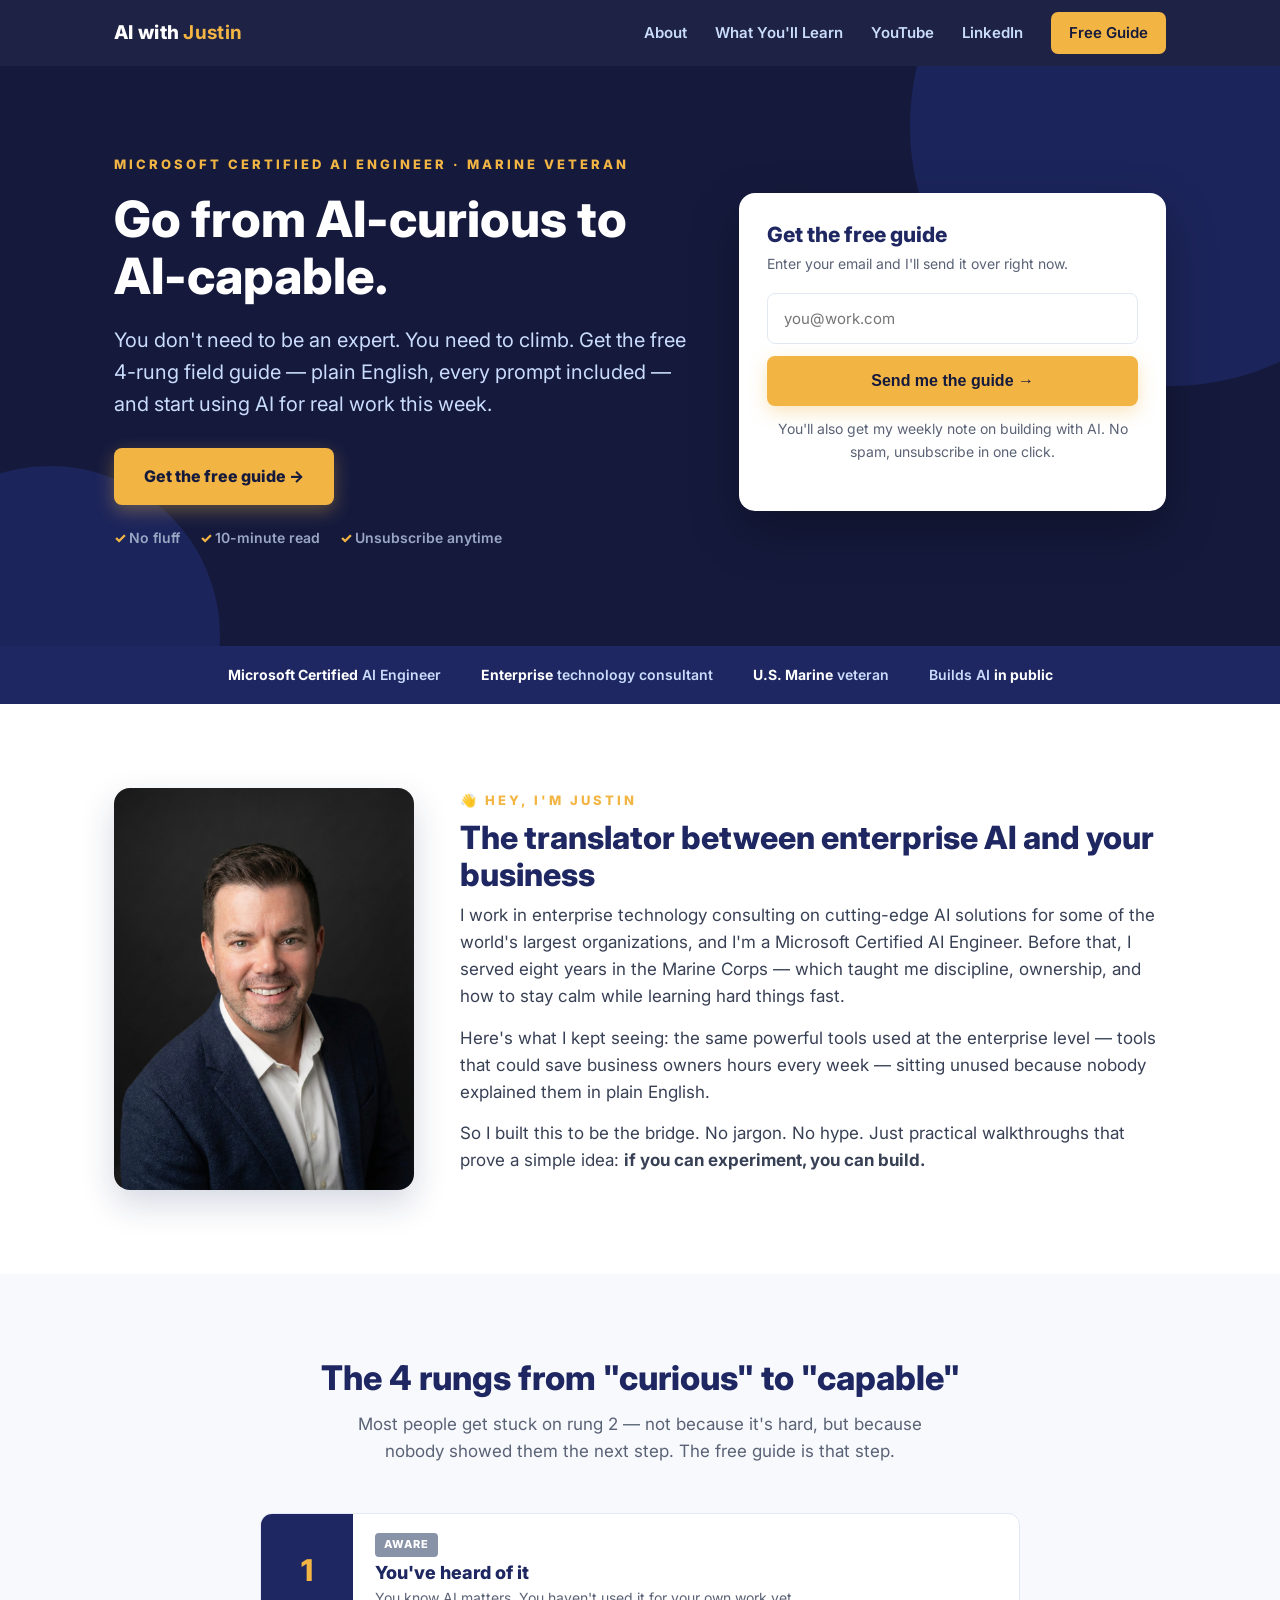
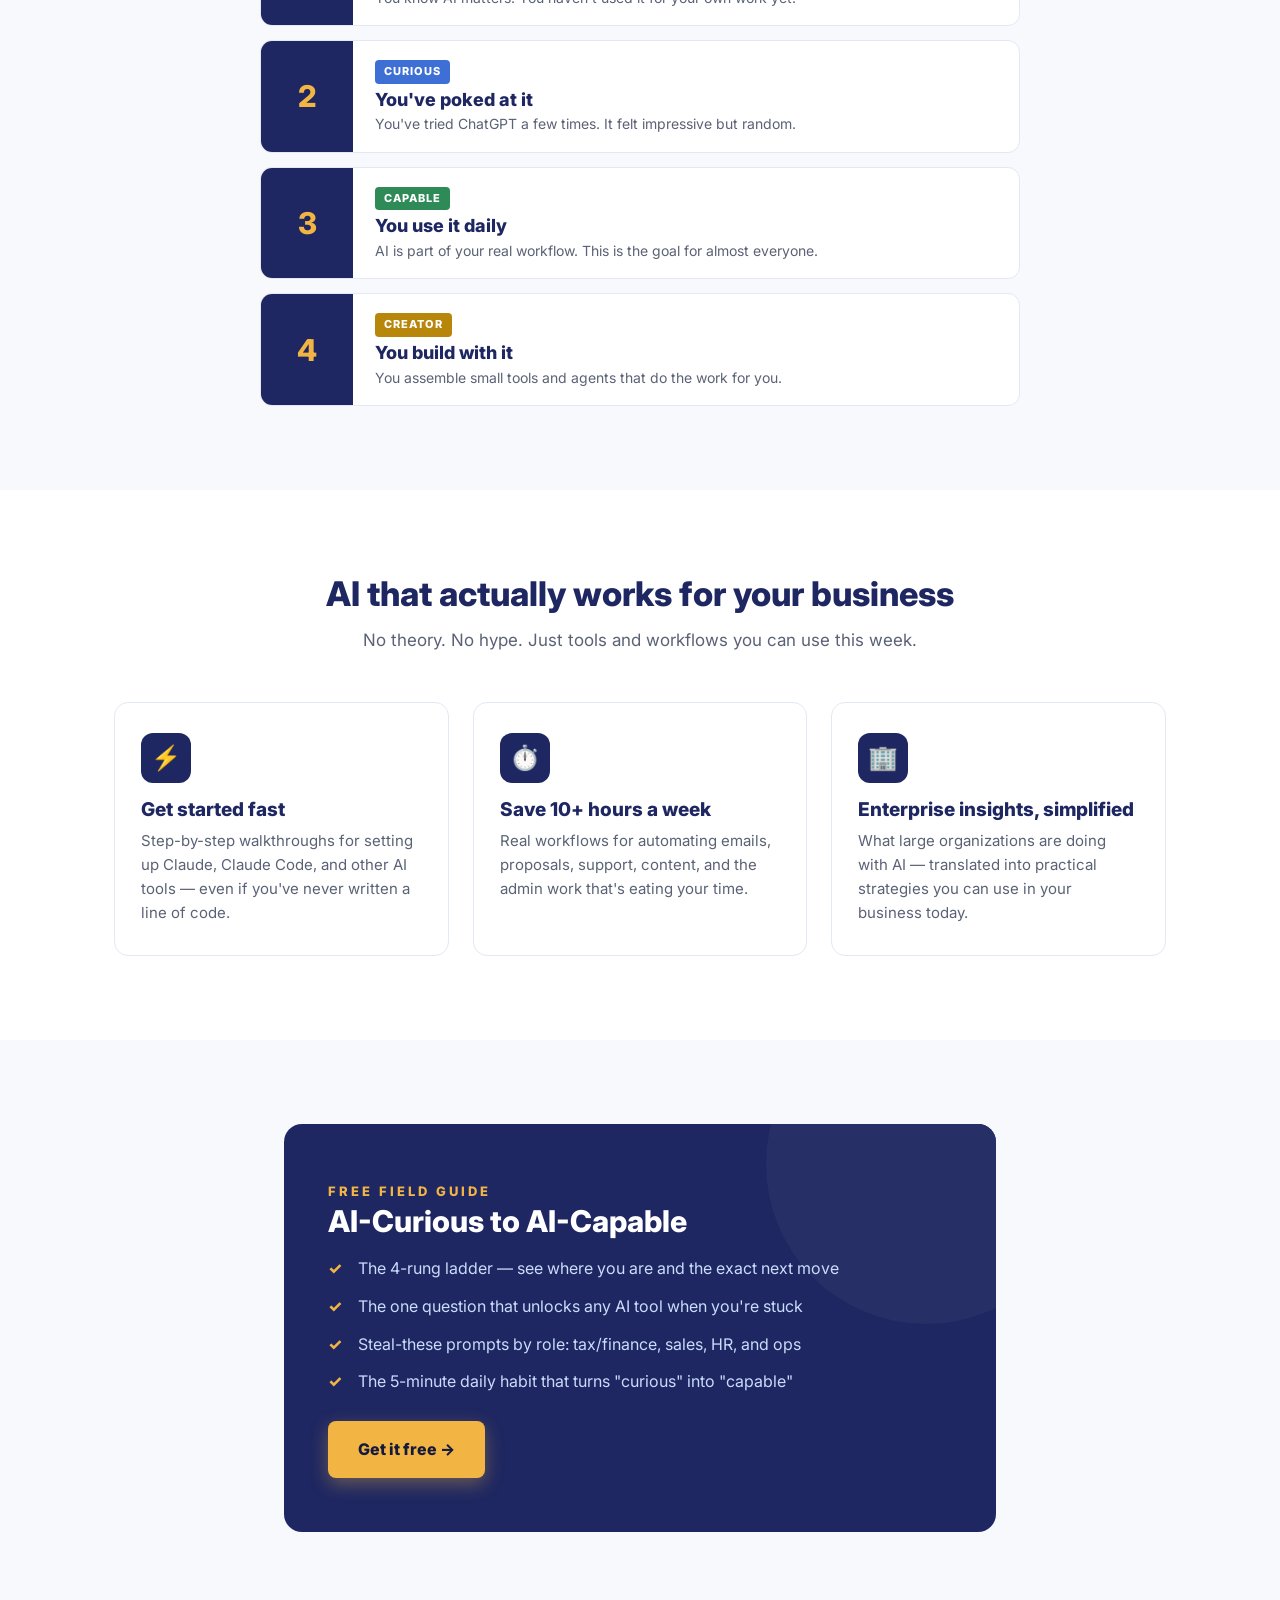
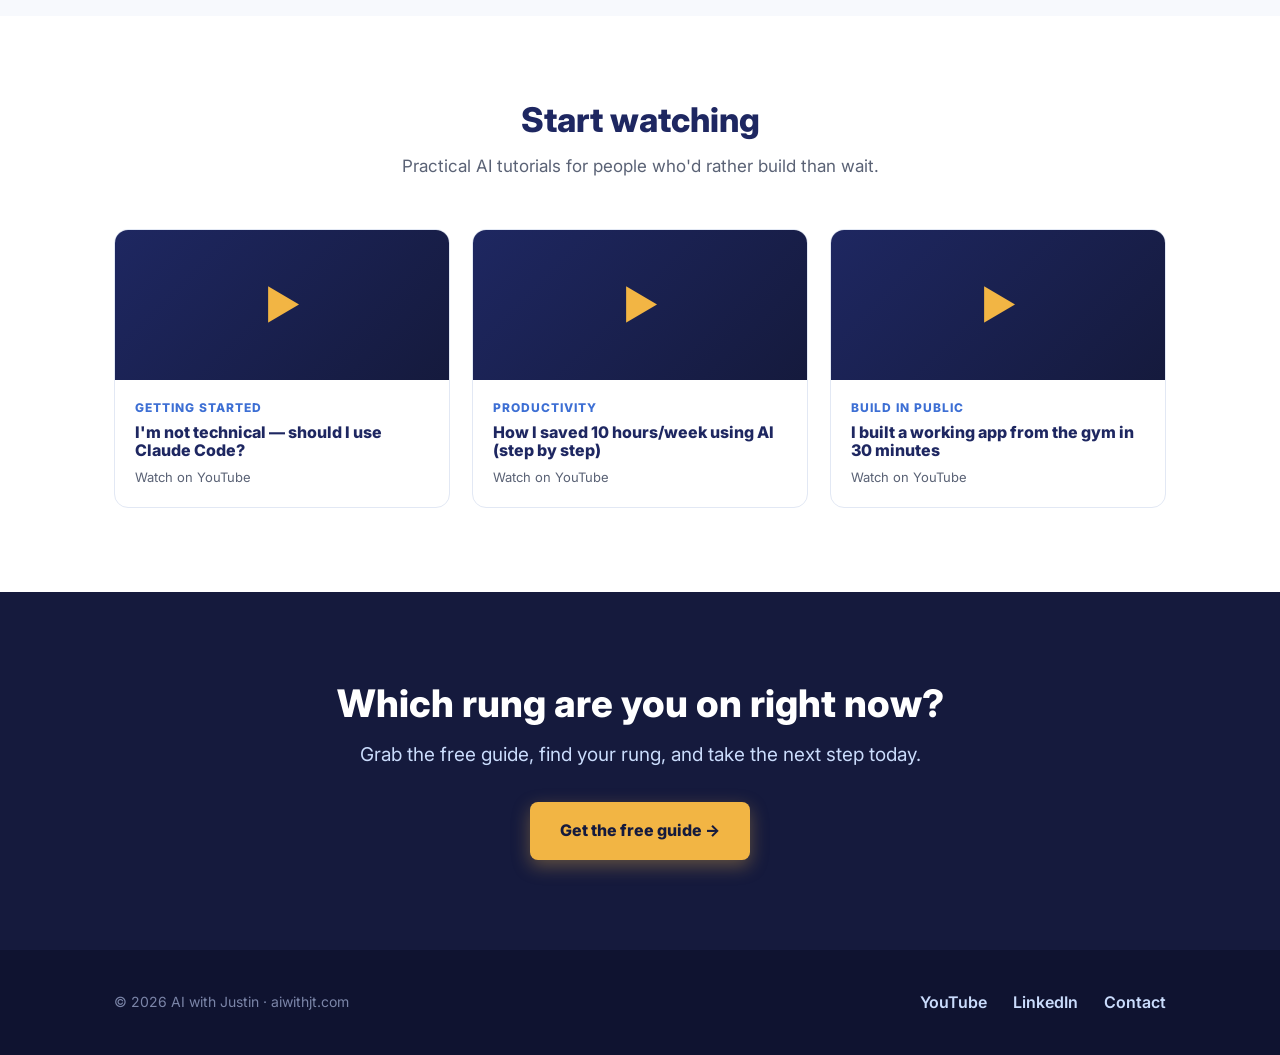
==== index.html @ e7a762ae "fixed broken youtube link" ====
<!DOCTYPE html>
<html lang="en">
<head>
  <meta charset="UTF-8">
  <meta name="viewport" content="width=device-width, initial-scale=1.0">
  <title>AI with Justin — Go from AI-Curious to AI-Capable</title>
  <meta name="description" content="Free field guide: the 4-rung ladder for going from 'I've heard of AI' to building things that work for you. Plain English, every prompt included — from a Microsoft Certified AI Engineer and Marine veteran.">
  <meta property="og:image" content="https://aiwithjt.com/images/og-image.png">
  <link rel="icon" type="image/svg+xml" href="/images/favicon.svg">
  <meta property="og:title" content="AI with Justin — Go from AI-Curious to AI-Capable">
  <meta property="og:description" content="The free 4-rung ladder for going from 'I've heard of AI' to building things that work for you.">
  <meta property="og:url" content="https://aiwithjt.com">
  <meta property="og:type" content="website">
  <meta name="twitter:card" content="summary_large_image">
  <link rel="preconnect" href="https://fonts.googleapis.com">
  <link rel="preconnect" href="https://fonts.gstatic.com" crossorigin>
  <link href="https://fonts.googleapis.com/css2?family=Inter:wght@400;500;600;700;800;900&display=swap" rel="stylesheet">
  <style>
    *,*::before,*::after{margin:0;padding:0;box-sizing:border-box}
    :root{
      --navy:#1E2761; --deep:#151A3D; --ice:#CADCFC; --blue:#3D6FD4;
      --gold:#F2B544; --ink:#232A3D; --muted:#5A6275; --line:#E2E8F4; --bg:#F7F9FD; --white:#fff;
      --radius:12px;
    }
    html{scroll-behavior:smooth}
    body{font-family:'Inter',-apple-system,BlinkMacSystemFont,sans-serif;color:var(--ink);background:var(--white);line-height:1.6;-webkit-font-smoothing:antialiased}
    h1,h2,h3{line-height:1.15;font-weight:800;color:var(--navy)}
    a{color:inherit}
    .container{max-width:1100px;margin:0 auto;padding:0 24px}
    .narrow{max-width:760px;margin:0 auto;padding:0 24px}
    .eyebrow{color:var(--gold);font-weight:800;letter-spacing:3px;font-size:13px;text-transform:uppercase}
    .btn{display:inline-flex;align-items:center;gap:8px;padding:16px 30px;border-radius:8px;font-size:16px;font-weight:800;text-decoration:none;cursor:pointer;border:none;transition:transform .15s ease,box-shadow .15s ease}
    .btn-primary{background:var(--gold);color:var(--deep);box-shadow:0 6px 18px rgba(242,181,68,.35)}
    .btn-primary:hover{transform:translateY(-2px);box-shadow:0 10px 24px rgba(242,181,68,.45)}
    .btn-ghost{background:transparent;color:#fff;border:1.5px solid rgba(202,220,252,.5)}
    .btn-ghost:hover{border-color:var(--gold);color:var(--gold)}

    /* NAV */
    nav{position:sticky;top:0;z-index:50;background:rgba(21,26,61,.96);backdrop-filter:blur(8px)}
    nav .container{display:flex;align-items:center;justify-content:space-between;height:66px}
    .logo{color:#fff;font-weight:800;font-size:19px;text-decoration:none;letter-spacing:.3px}
    .logo b{color:var(--gold)}
    .navlinks{display:flex;align-items:center;gap:28px}
    .navlinks a{color:var(--ice);text-decoration:none;font-size:15px;font-weight:600}
    .navlinks a:hover{color:#fff}
    .navlinks a.nav-cta{background:var(--gold);color:var(--deep);padding:9px 18px;border-radius:7px}
    @media(max-width:720px){.navlinks a:not(.nav-cta){display:none}}

    /* HERO */
    .hero{background:var(--deep);color:#fff;position:relative;overflow:hidden;padding:88px 0 96px}
    .hero .blob{position:absolute;border-radius:50%;background:var(--navy);opacity:.85}
    .b1{width:520px;height:520px;top:-200px;right:-150px}
    .b2{width:340px;height:340px;bottom:-160px;left:-120px;background:#232A57}
    .hero .grid{position:relative;z-index:2;display:grid;grid-template-columns:1.15fr .85fr;gap:48px;align-items:center}
    .hero h1{color:#fff;font-size:50px;margin:16px 0 18px}
    .hero p.sub{font-size:20px;color:var(--ice);margin-bottom:28px}
    .hero .badges{margin-top:22px;display:flex;gap:20px;flex-wrap:wrap;color:#9aa6c4;font-size:14px;font-weight:600}
    .hero .badges span::before{content:"✓ ";color:var(--gold);font-weight:800}
    /* hero form card */
    .formcard{background:#fff;border-radius:16px;padding:30px 28px;box-shadow:0 20px 50px rgba(0,0,0,.3)}
    .formcard h3{font-size:21px;margin-bottom:6px}
    .formcard p{font-size:14px;color:var(--muted);margin-bottom:18px}
    .signup{display:flex;flex-direction:column;gap:12px}
    .signup input{padding:15px 16px;border-radius:8px;border:1.5px solid var(--line);font-size:15px;font-family:inherit}
    .signup input:focus{outline:none;border-color:var(--blue)}
    .signup .btn{justify-content:center}
    .consent{font-size:12px;color:var(--muted);margin-top:12px;text-align:center}
    @media(max-width:840px){.hero .grid{grid-template-columns:1fr;gap:36px}.hero h1{font-size:38px}}

    /* PROOF BAR */
    .proof{background:var(--navy);color:var(--ice);padding:18px 0}
    .proof .container{display:flex;flex-wrap:wrap;gap:14px 40px;justify-content:center;font-size:14px;font-weight:600}
    .proof b{color:#fff}

    section{padding:84px 0}
    .alt{background:var(--bg)}
    h2.center{text-align:center;font-size:34px;margin-bottom:14px}
    .sec-sub{text-align:center;color:var(--muted);font-size:17px;max-width:600px;margin:0 auto 48px}

    /* ABOUT */
    .about{display:grid;grid-template-columns:300px 1fr;gap:46px;align-items:center}
    .about img{width:100%;border-radius:16px;box-shadow:0 14px 34px rgba(30,39,97,.18)}
    .about h2{font-size:32px;margin-bottom:8px}
    .about .eyebrow{margin-bottom:10px;display:block}
    .about p{font-size:17px;color:#384055;margin-bottom:14px}
    @media(max-width:780px){.about{grid-template-columns:1fr;text-align:left}.about img{max-width:260px}}

    /* LADDER */
    .ladder{max-width:760px;margin:0 auto;display:flex;flex-direction:column;gap:14px}
    .rung{display:flex;align-items:stretch;border:1px solid var(--line);border-radius:12px;overflow:hidden;background:#fff}
    .rung .n{flex:0 0 92px;background:var(--navy);color:var(--gold);font-size:30px;font-weight:800;display:flex;align-items:center;justify-content:center}
    .rung .body{padding:16px 22px}
    .rung .tag{display:inline-block;font-size:11px;font-weight:800;letter-spacing:1px;color:#fff;padding:3px 9px;border-radius:4px;margin-bottom:6px}
    .rung h3{font-size:18px;margin-bottom:3px}
    .rung p{font-size:14px;color:var(--muted)}

    /* LEARN CARDS */
    .grid3{display:grid;grid-template-columns:repeat(3,1fr);gap:24px}
    .card{background:#fff;border:1px solid var(--line);border-radius:14px;padding:30px 26px;transition:transform .15s ease,box-shadow .15s ease}
    .card:hover{transform:translateY(-4px);box-shadow:0 16px 34px rgba(30,39,97,.1)}
    .card .ic{width:50px;height:50px;border-radius:12px;background:var(--navy);color:var(--gold);display:flex;align-items:center;justify-content:center;font-size:24px;font-weight:800;margin-bottom:16px}
    .card h3{font-size:19px;margin-bottom:8px}
    .card p{font-size:15px;color:var(--muted)}
    @media(max-width:840px){.grid3{grid-template-columns:1fr}}

    /* MID CTA / GUIDE */
    .guide{background:var(--navy);color:#fff;border-radius:18px;padding:54px 44px;position:relative;overflow:hidden}
    .guide .gblob{position:absolute;width:320px;height:320px;border-radius:50%;background:#262F66;top:-120px;right:-90px}
    .guide>*{position:relative;z-index:2}
    .guide h2{color:#fff;font-size:30px;margin-bottom:14px;max-width:620px}
    .guide ul{list-style:none;margin:18px 0 26px;max-width:620px}
    .guide li{padding-left:30px;position:relative;margin-bottom:12px;font-size:16px;color:var(--ice)}
    .guide li::before{content:"✓";position:absolute;left:0;color:var(--gold);font-weight:800}

    /* VIDEOS */
    .vids{display:grid;grid-template-columns:repeat(3,1fr);gap:22px}
    .vid{background:#fff;border:1px solid var(--line);border-radius:14px;overflow:hidden;text-decoration:none;transition:transform .15s ease,box-shadow .15s ease}
    .vid:hover{transform:translateY(-4px);box-shadow:0 16px 34px rgba(30,39,97,.1)}
    .vid .thumb{height:150px;background:linear-gradient(135deg,var(--navy),var(--deep));display:flex;align-items:center;justify-content:center;color:var(--gold);font-size:40px}
    .vid .vbody{padding:18px 20px}
    .vid .kicker{font-size:12px;font-weight:800;letter-spacing:1px;color:var(--blue);text-transform:uppercase}
    .vid h3{font-size:16px;margin:6px 0 4px;color:var(--navy)}
    .vid span{font-size:13px;color:var(--muted)}
    @media(max-width:840px){.vids{grid-template-columns:1fr}}

    /* FINAL */
    .final{background:var(--deep);color:#fff;text-align:center;padding:90px 0}
    .final h2{color:#fff;font-size:38px;margin-bottom:14px}
    .final p{color:var(--ice);font-size:19px;margin-bottom:32px}

    footer{background:#0F1330;color:#7b85a8;padding:40px 0}
    footer .container{display:flex;flex-wrap:wrap;justify-content:space-between;gap:20px;align-items:center}
    footer a{color:var(--ice);text-decoration:none;font-weight:600;margin-left:22px}
    footer a:hover{color:var(--gold)}
    .fcopy{font-size:14px}
  </style>
</head>
<body>

<nav>
  <div class="container">
    <a href="#" class="logo">AI with <b>Justin</b></a>
    <div class="navlinks">
      <a href="#about">About</a>
      <a href="#learn">What You'll Learn</a>
      <a href="https://youtube.com/@AIwithJustint" target="_blank" rel="noopener">YouTube</a>
      <a href="https://linkedin.com/in/aiwithjustin" target="_blank" rel="noopener">LinkedIn</a>
      <a href="#get" class="nav-cta">Free Guide</a>
    </div>
  </div>
</nav>

<!-- HERO -->
<header class="hero">
  <div class="blob b1"></div><div class="blob b2"></div>
  <div class="container">
    <div class="grid">
      <div>
        <div class="eyebrow">Microsoft Certified AI Engineer · Marine Veteran</div>
        <h1>Go from AI-curious to AI-capable.</h1>
        <p class="sub">You don't need to be an expert. You need to climb. Get the free 4-rung field guide — plain English, every prompt included — and start using AI for real work this week.</p>
        <a href="#get" class="btn btn-primary">Get the free guide →</a>
        <div class="badges"><span>No fluff</span><span>10-minute read</span><span>Unsubscribe anytime</span></div>
      </div>
      <div class="formcard" id="get">
        <h3>Get the free guide</h3>
        <p>Enter your email and I'll send it over right now.</p>
        <form class="signup" id="ml-hero" method="post"
              action="https://assets.mailerlite.com/jsonp/2392456/forms/188924552892384277/subscribe">
          <input type="email" name="fields[email]" placeholder="you@work.com" required aria-label="Email address">
          <button type="submit" class="btn btn-primary">Send me the guide →</button>
        </form>
        <p class="consent">You'll also get my weekly note on building with AI. No spam, unsubscribe in one click.</p>
      </div>
    </div>
  </div>
</header>

<div class="proof">
  <div class="container">
    <span><b>Microsoft Certified</b> AI Engineer</span>
    <span><b>Enterprise</b> technology consultant</span>
    <span><b>U.S. Marine</b> veteran</span>
    <span>Builds AI <b>in public</b></span>
  </div>
</div>

<!-- ABOUT -->
<section id="about">
  <div class="container">
    <div class="about">
      <img src="/images/justin.jpg" alt="Justin Thompson, AI engineer and Marine veteran">
      <div>
        <span class="eyebrow">👋 Hey, I'm Justin</span>
        <h2>The translator between enterprise AI and your business</h2>
        <p>I work in enterprise technology consulting on cutting-edge AI solutions for some of the world's largest organizations, and I'm a Microsoft Certified AI Engineer. Before that, I served eight years in the Marine Corps — which taught me discipline, ownership, and how to stay calm while learning hard things fast.</p>
        <p>Here's what I kept seeing: the same powerful tools used at the enterprise level — tools that could save business owners hours every week — sitting unused because nobody explained them in plain English.</p>
        <p>So I built this to be the bridge. No jargon. No hype. Just practical walkthroughs that prove a simple idea: <strong>if you can experiment, you can build.</strong></p>
      </div>
    </div>
  </div>
</section>

<!-- LADDER -->
<section class="alt">
  <div class="container">
    <h2 class="center">The 4 rungs from "curious" to "capable"</h2>
    <p class="sec-sub">Most people get stuck on rung 2 — not because it's hard, but because nobody showed them the next step. The free guide is that step.</p>
    <div class="ladder">
      <div class="rung"><div class="n">1</div><div class="body"><span class="tag" style="background:#8893a8">AWARE</span><h3>You've heard of it</h3><p>You know AI matters. You haven't used it for your own work yet.</p></div></div>
      <div class="rung"><div class="n">2</div><div class="body"><span class="tag" style="background:#3D6FD4">CURIOUS</span><h3>You've poked at it</h3><p>You've tried ChatGPT a few times. It felt impressive but random.</p></div></div>
      <div class="rung"><div class="n">3</div><div class="body"><span class="tag" style="background:#2E8B57">CAPABLE</span><h3>You use it daily</h3><p>AI is part of your real workflow. This is the goal for almost everyone.</p></div></div>
      <div class="rung"><div class="n">4</div><div class="body"><span class="tag" style="background:#B8860B">CREATOR</span><h3>You build with it</h3><p>You assemble small tools and agents that do the work for you.</p></div></div>
    </div>
  </div>
</section>

<!-- LEARN -->
<section id="learn">
  <div class="container">
    <h2 class="center">AI that actually works for your business</h2>
    <p class="sec-sub">No theory. No hype. Just tools and workflows you can use this week.</p>
    <div class="grid3">
      <div class="card"><div class="ic">⚡</div><h3>Get started fast</h3><p>Step-by-step walkthroughs for setting up Claude, Claude Code, and other AI tools — even if you've never written a line of code.</p></div>
      <div class="card"><div class="ic">⏱️</div><h3>Save 10+ hours a week</h3><p>Real workflows for automating emails, proposals, support, content, and the admin work that's eating your time.</p></div>
      <div class="card"><div class="ic">🏢</div><h3>Enterprise insights, simplified</h3><p>What large organizations are doing with AI — translated into practical strategies you can use in your business today.</p></div>
    </div>
  </div>
</section>

<!-- GUIDE CTA -->
<section class="alt">
  <div class="narrow">
    <div class="guide" id="guide">
      <div class="gblob"></div>
      <span class="eyebrow">Free field guide</span>
      <h2>AI-Curious to AI-Capable</h2>
      <ul>
        <li>The 4-rung ladder — see where you are and the exact next move</li>
        <li>The one question that unlocks any AI tool when you're stuck</li>
        <li>Steal-these prompts by role: tax/finance, sales, HR, and ops</li>
        <li>The 5-minute daily habit that turns "curious" into "capable"</li>
      </ul>
      <a href="#get" class="btn btn-primary">Get it free →</a>
    </div>
  </div>
</section>

<!-- VIDEOS -->
<section id="videos">
  <div class="container">
    <h2 class="center">Start watching</h2>
    <p class="sec-sub">Practical AI tutorials for people who'd rather build than wait.</p>
    <div class="vids">
      <a class="vid" href="https://youtube.com/@AIwithJustin" target="_blank" rel="noopener"><div class="thumb">▶</div><div class="vbody"><div class="kicker">Getting started</div><h3>I'm not technical — should I use Claude Code?</h3><span>Watch on YouTube</span></div></a>
      <a class="vid" href="https://youtube.com/@AIwithJustin" target="_blank" rel="noopener"><div class="thumb">▶</div><div class="vbody"><div class="kicker">Productivity</div><h3>How I saved 10 hours/week using AI (step by step)</h3><span>Watch on YouTube</span></div></a>
      <a class="vid" href="https://youtube.com/@AIwithJustin" target="_blank" rel="noopener"><div class="thumb">▶</div><div class="vbody"><div class="kicker">Build in public</div><h3>I built a working app from the gym in 30 minutes</h3><span>Watch on YouTube</span></div></a>
    </div>
  </div>
</section>

<!-- FINAL -->
<section class="final">
  <div class="narrow">
    <h2>Which rung are you on right now?</h2>
    <p>Grab the free guide, find your rung, and take the next step today.</p>
    <a href="#get" class="btn btn-primary">Get the free guide →</a>
  </div>
</section>

<footer>
  <div class="container">
    <div class="fcopy">© <span id="yr"></span> AI with Justin · aiwithjt.com</div>
    <div>
      <a href="https://youtube.com/@AIwithJustin" target="_blank" rel="noopener">YouTube</a>
      <a href="https://linkedin.com/in/aiwithjustin" target="_blank" rel="noopener">LinkedIn</a>
      <a href="mailto:hello@aiwithjt.com">Contact</a>
    </div>
  </div>
</footer>

<script>
  document.getElementById('yr').textContent = new Date().getFullYear();
  document.querySelectorAll('form.signup').forEach(function(form){
    form.addEventListener('submit', function(e){
      e.preventDefault();
      var data = new FormData(form);
      fetch(form.action, { method:'POST', body:data, mode:'no-cors' }).finally(function(){
        var card = form.closest('.formcard');
        if(card){
          card.querySelector('h3').textContent = "You're in. Check your inbox ✉";
          card.querySelector('p').textContent = "The guide is on its way — look for an email from justin@aiwithjt.com.";
          form.style.display='none';
          var c = card.querySelector('.consent'); if(c) c.style.display='none';
        } else { form.innerHTML = "<p style='color:#fff'>You're in — check your inbox ✉</p>"; }
      });
    });
  });
</script>
</body>
</html>
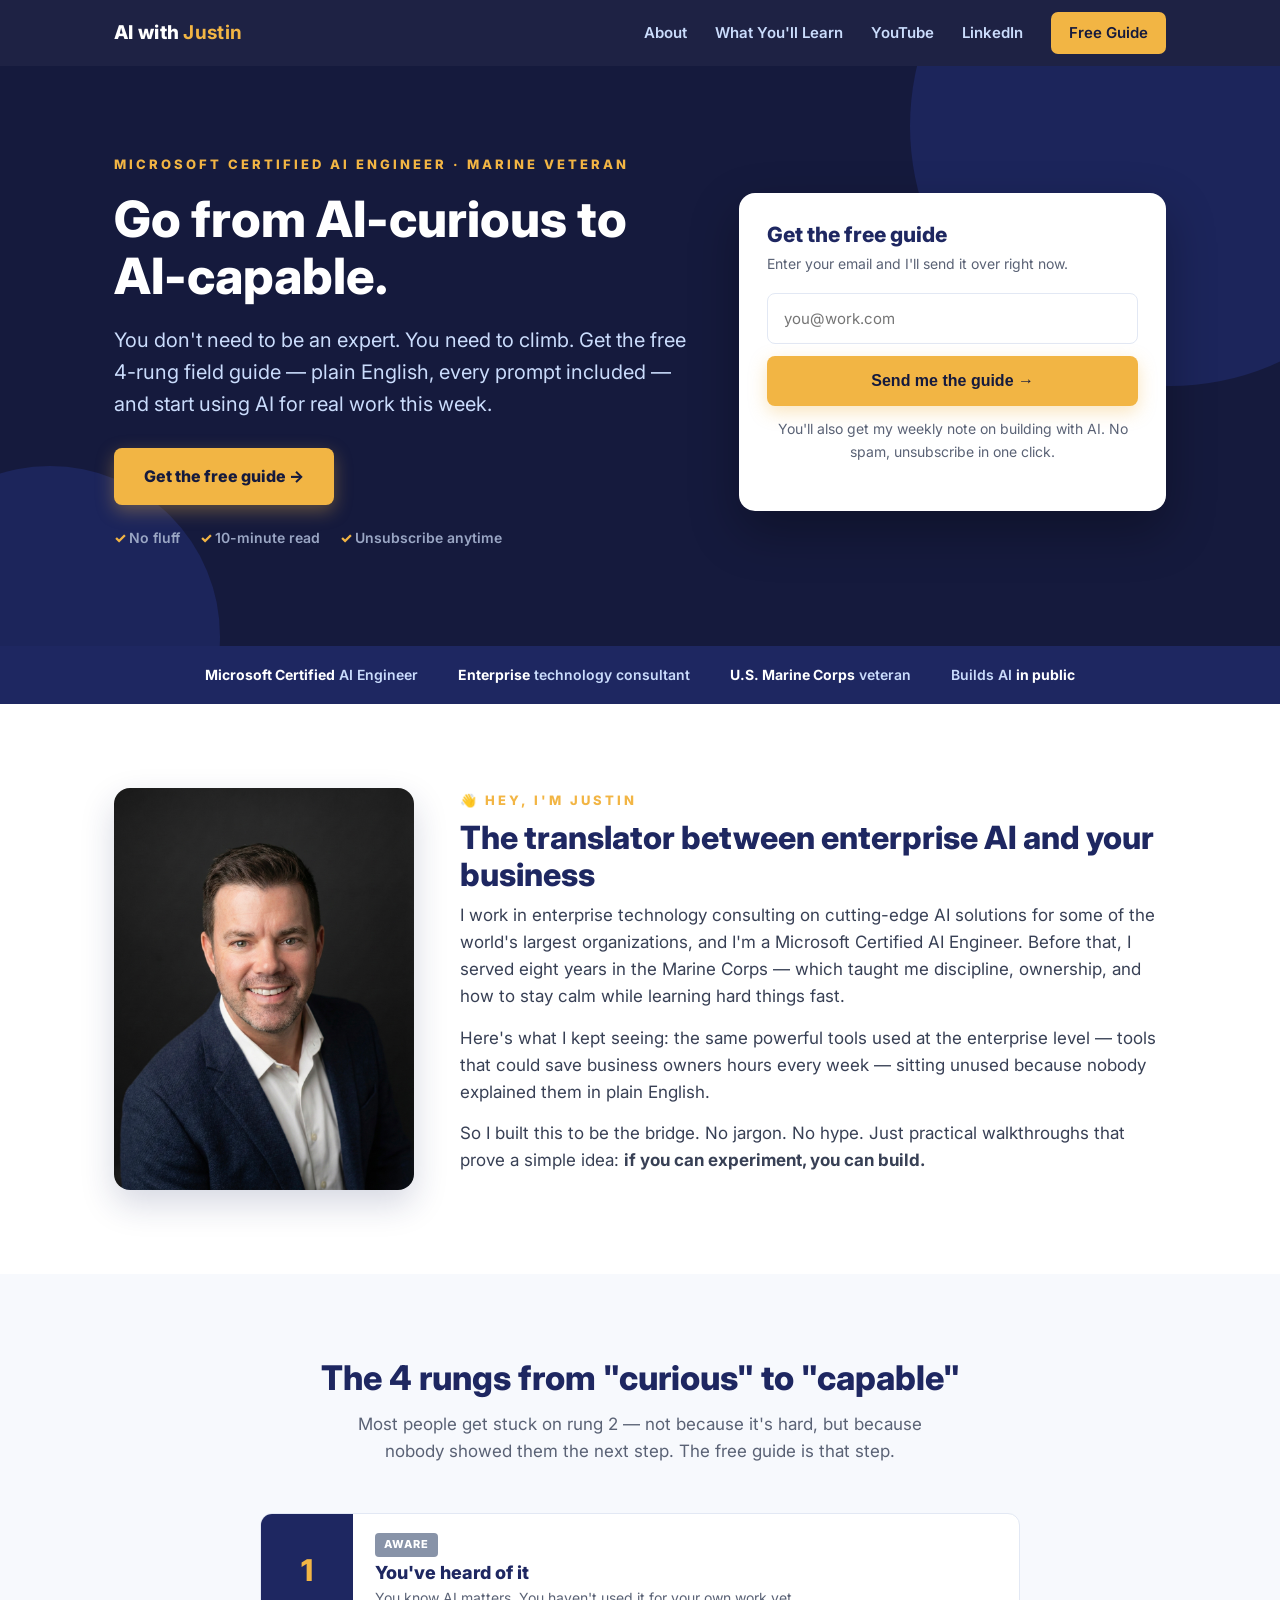
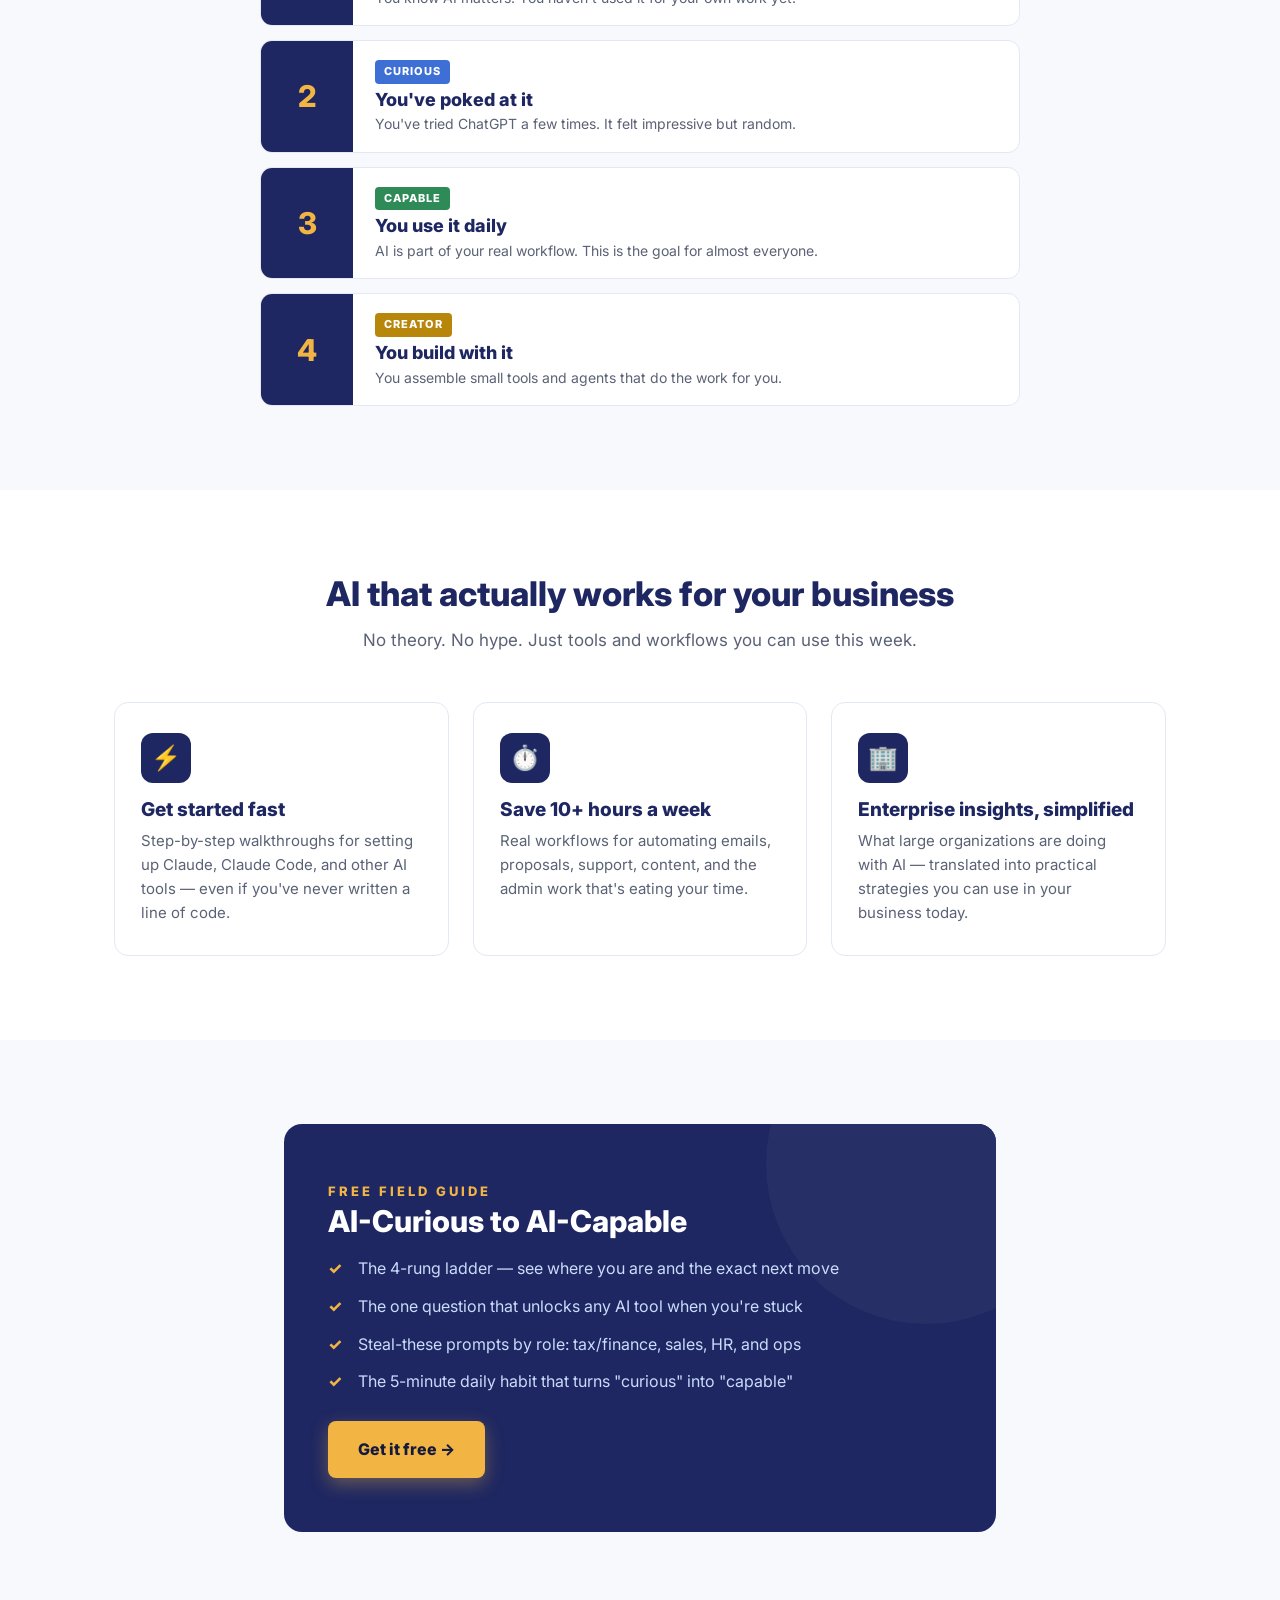
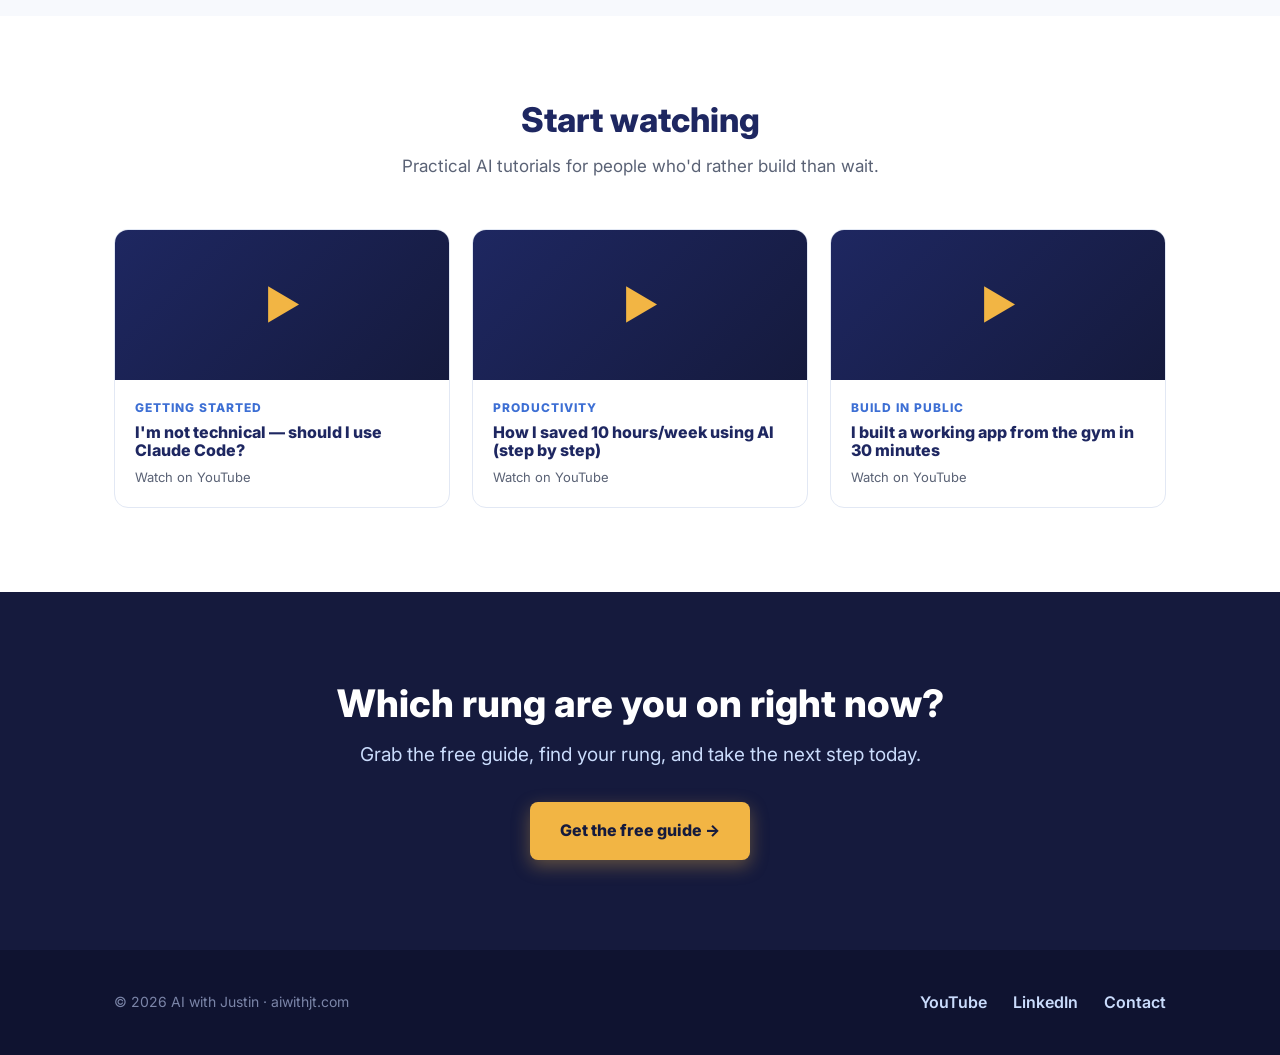
==== commit 55bd7189: "small content edits" ====
--- a/index.html
+++ b/index.html
@@ -180,7 +180,7 @@
   <div class="container">
     <span><b>Microsoft Certified</b> AI Engineer</span>
     <span><b>Enterprise</b> technology consultant</span>
-    <span><b>U.S. Marine</b> veteran</span>
+    <span><b>U.S. Marine Corps</b> veteran</span>
     <span>Builds AI <b>in public</b></span>
   </div>
 </div>
@@ -252,9 +252,9 @@
     <h2 class="center">Start watching</h2>
     <p class="sec-sub">Practical AI tutorials for people who'd rather build than wait.</p>
     <div class="vids">
-      <a class="vid" href="https://youtube.com/@AIwithJustin" target="_blank" rel="noopener"><div class="thumb">▶</div><div class="vbody"><div class="kicker">Getting started</div><h3>I'm not technical — should I use Claude Code?</h3><span>Watch on YouTube</span></div></a>
-      <a class="vid" href="https://youtube.com/@AIwithJustin" target="_blank" rel="noopener"><div class="thumb">▶</div><div class="vbody"><div class="kicker">Productivity</div><h3>How I saved 10 hours/week using AI (step by step)</h3><span>Watch on YouTube</span></div></a>
-      <a class="vid" href="https://youtube.com/@AIwithJustin" target="_blank" rel="noopener"><div class="thumb">▶</div><div class="vbody"><div class="kicker">Build in public</div><h3>I built a working app from the gym in 30 minutes</h3><span>Watch on YouTube</span></div></a>
+      <a class="vid" href="https://youtube.com/@AIwithJustint" target="_blank" rel="noopener"><div class="thumb">▶</div><div class="vbody"><div class="kicker">Getting started</div><h3>I'm not technical — should I use Claude Code?</h3><span>Watch on YouTube</span></div></a>
+      <a class="vid" href="https://youtube.com/@AIwithJustint" target="_blank" rel="noopener"><div class="thumb">▶</div><div class="vbody"><div class="kicker">Productivity</div><h3>How I saved 10 hours/week using AI (step by step)</h3><span>Watch on YouTube</span></div></a>
+      <a class="vid" href="https://youtube.com/@AIwithJustint" target="_blank" rel="noopener"><div class="thumb">▶</div><div class="vbody"><div class="kicker">Build in public</div><h3>I built a working app from the gym in 30 minutes</h3><span>Watch on YouTube</span></div></a>
     </div>
   </div>
 </section>
@@ -272,7 +272,7 @@
   <div class="container">
     <div class="fcopy">© <span id="yr"></span> AI with Justin · aiwithjt.com</div>
     <div>
-      <a href="https://youtube.com/@AIwithJustin" target="_blank" rel="noopener">YouTube</a>
+      <a href="https://youtube.com/@AIwithJustint" target="_blank" rel="noopener">YouTube</a>
       <a href="https://linkedin.com/in/aiwithjustin" target="_blank" rel="noopener">LinkedIn</a>
       <a href="mailto:hello@aiwithjt.com">Contact</a>
     </div>
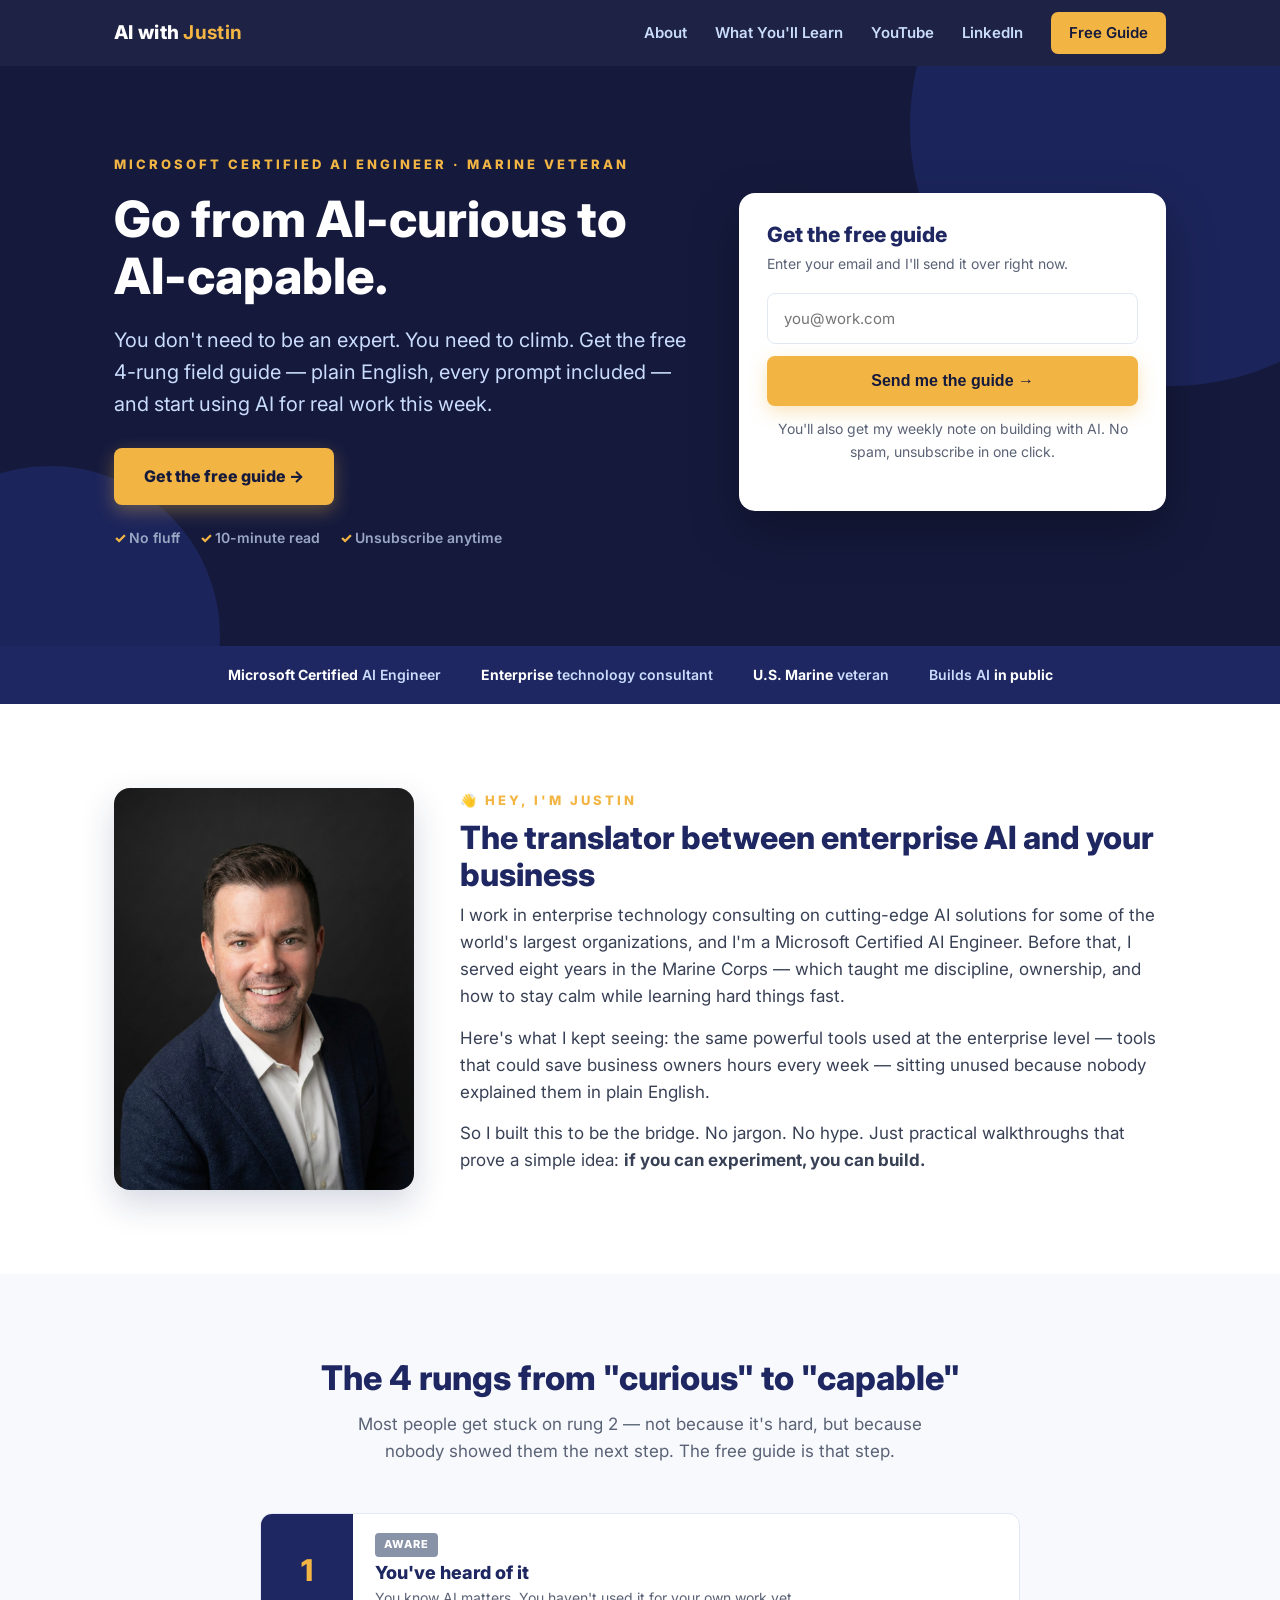
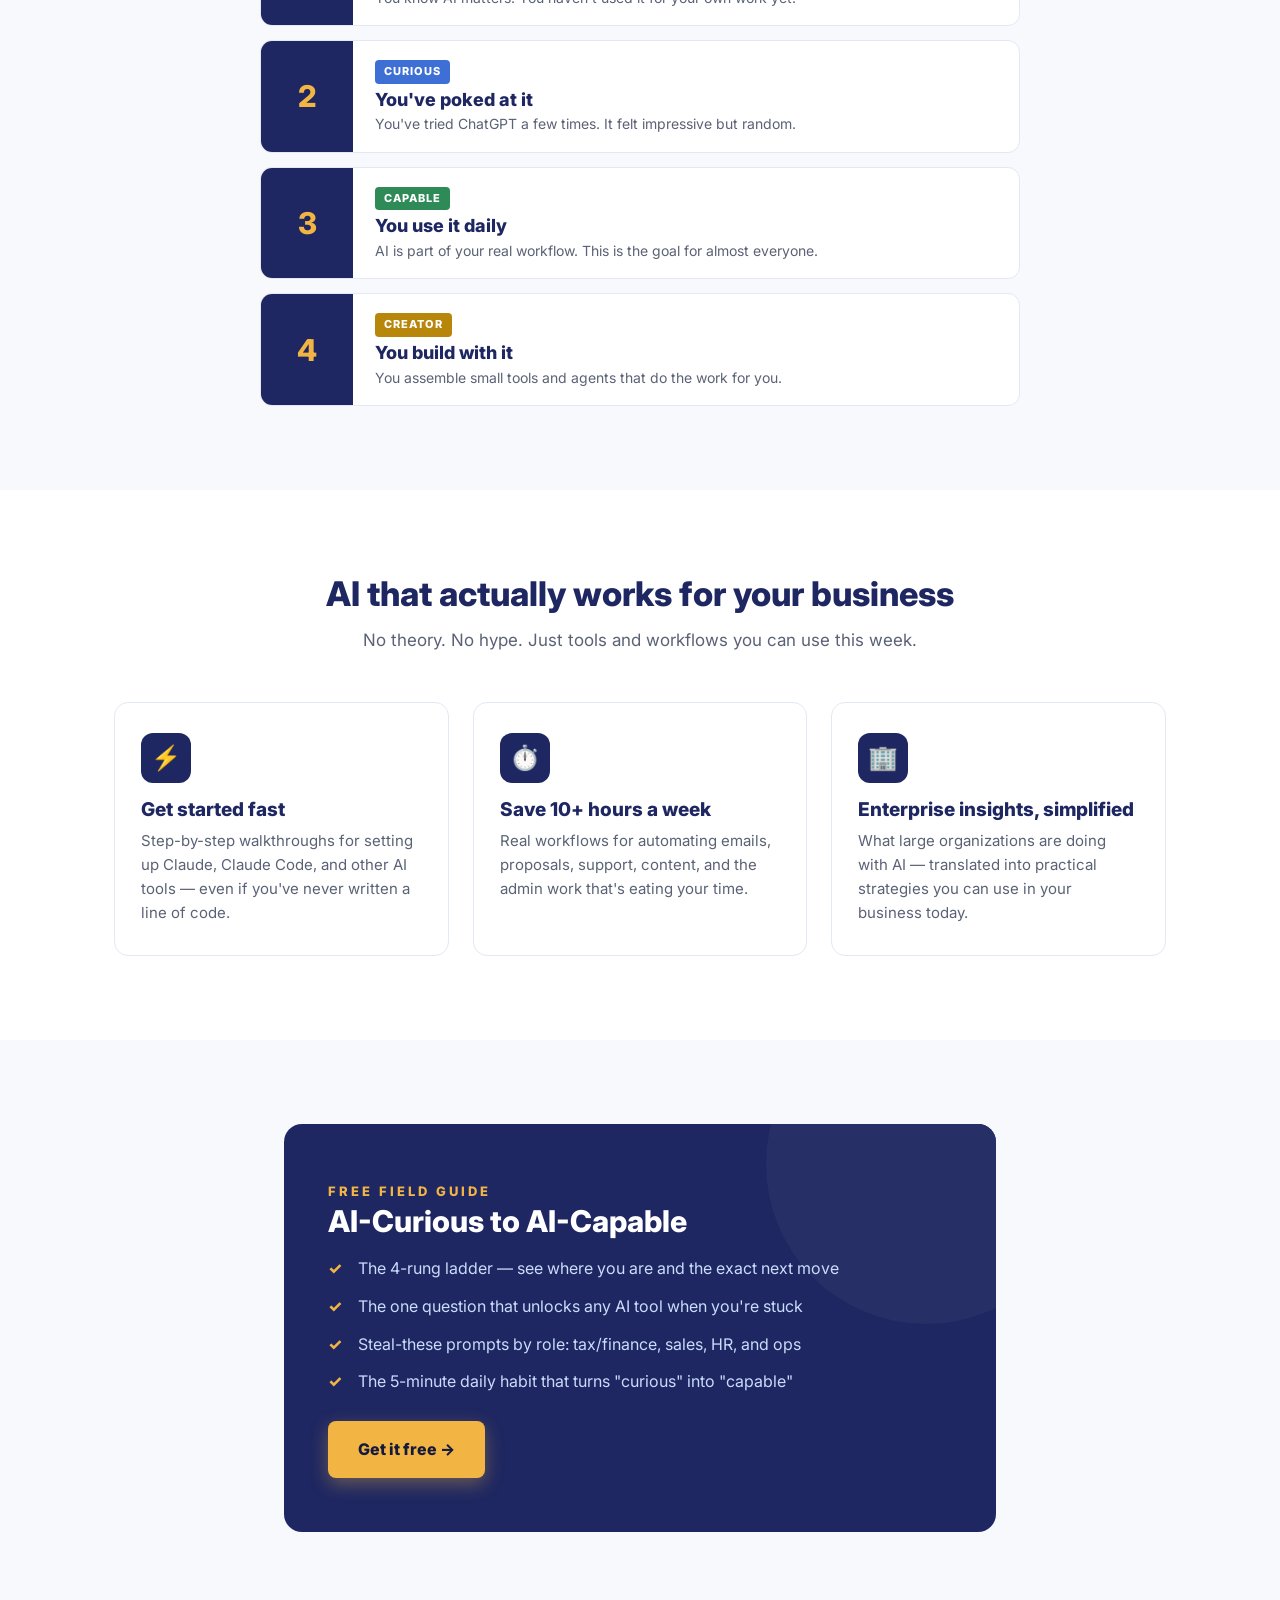
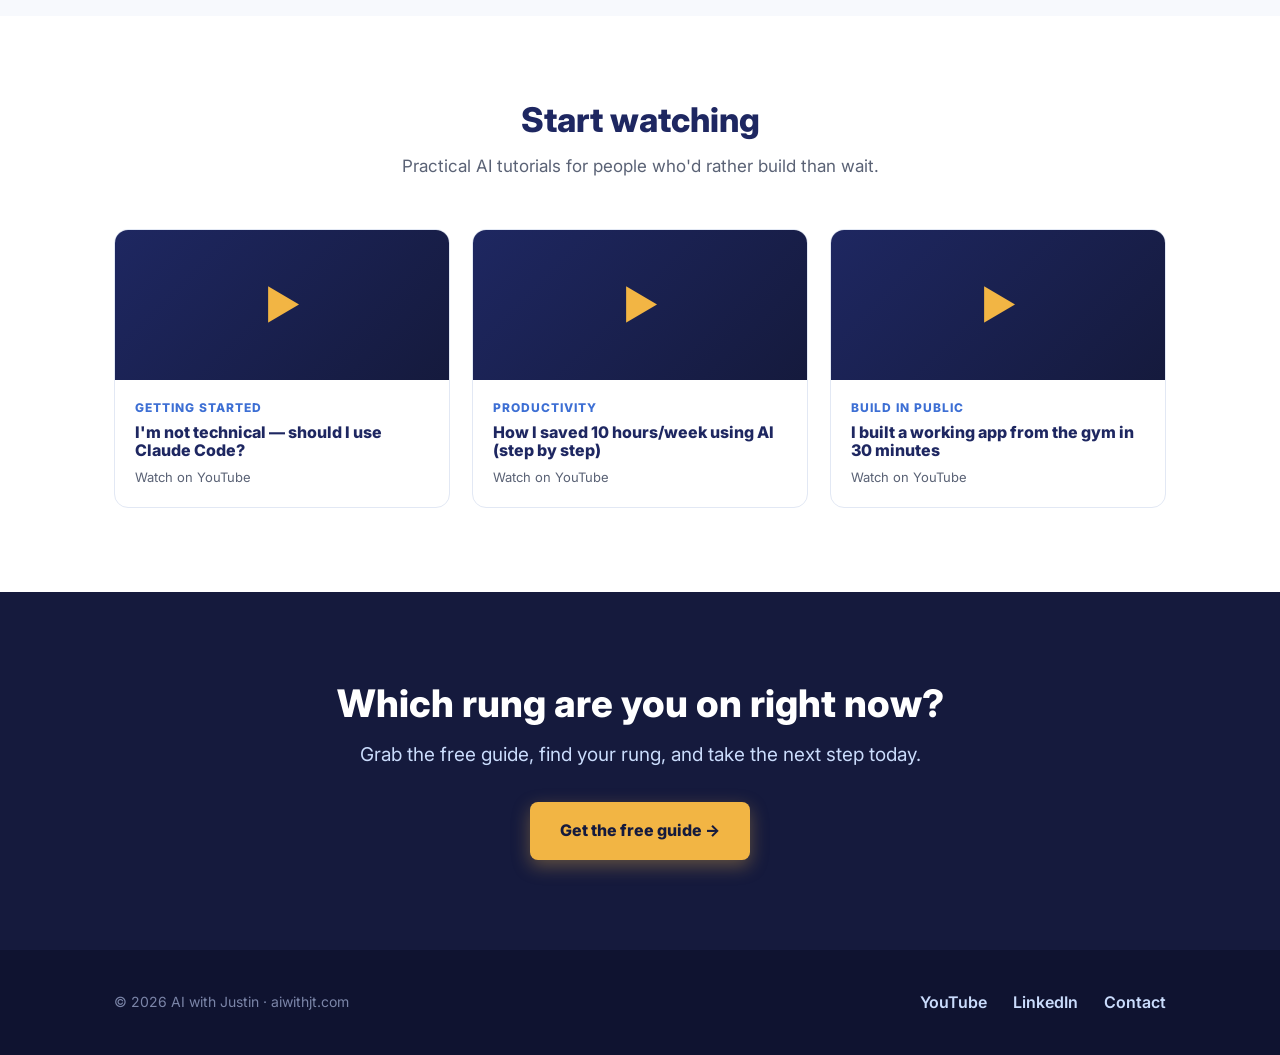
==== commit e04e685e: "made inline header security updates" ====
--- a/index.html
+++ b/index.html
@@ -180,7 +180,7 @@
   <div class="container">
     <span><b>Microsoft Certified</b> AI Engineer</span>
     <span><b>Enterprise</b> technology consultant</span>
-    <span><b>U.S. Marine Corps</b> veteran</span>
+    <span><b>U.S. Marine</b> veteran</span>
     <span>Builds AI <b>in public</b></span>
   </div>
 </div>
@@ -279,23 +279,6 @@
   </div>
 </footer>
 
-<script>
-  document.getElementById('yr').textContent = new Date().getFullYear();
-  document.querySelectorAll('form.signup').forEach(function(form){
-    form.addEventListener('submit', function(e){
-      e.preventDefault();
-      var data = new FormData(form);
-      fetch(form.action, { method:'POST', body:data, mode:'no-cors' }).finally(function(){
-        var card = form.closest('.formcard');
-        if(card){
-          card.querySelector('h3').textContent = "You're in. Check your inbox ✉";
-          card.querySelector('p').textContent = "The guide is on its way — look for an email from justin@aiwithjt.com.";
-          form.style.display='none';
-          var c = card.querySelector('.consent'); if(c) c.style.display='none';
-        } else { form.innerHTML = "<p style='color:#fff'>You're in — check your inbox ✉</p>"; }
-      });
-    });
-  });
-</script>
+<script src="/js/app.js" defer></script>
 </body>
 </html>
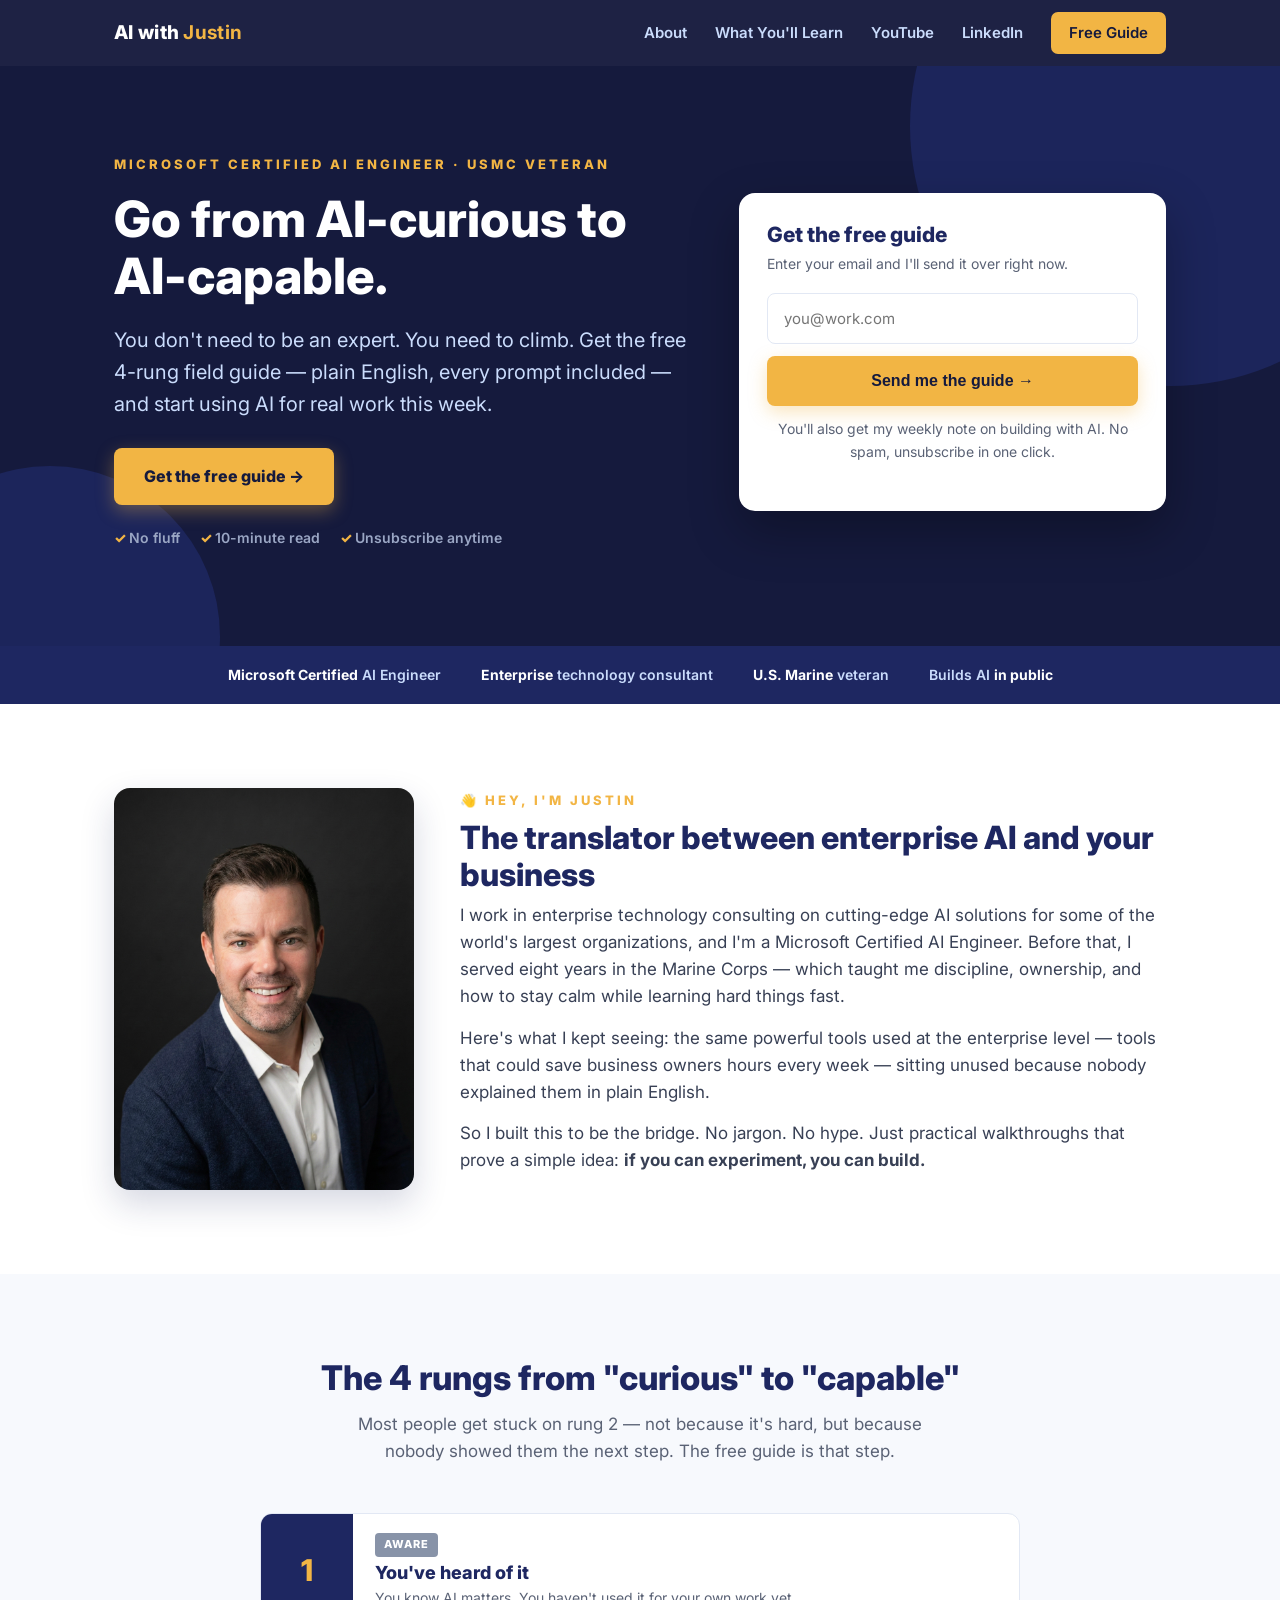
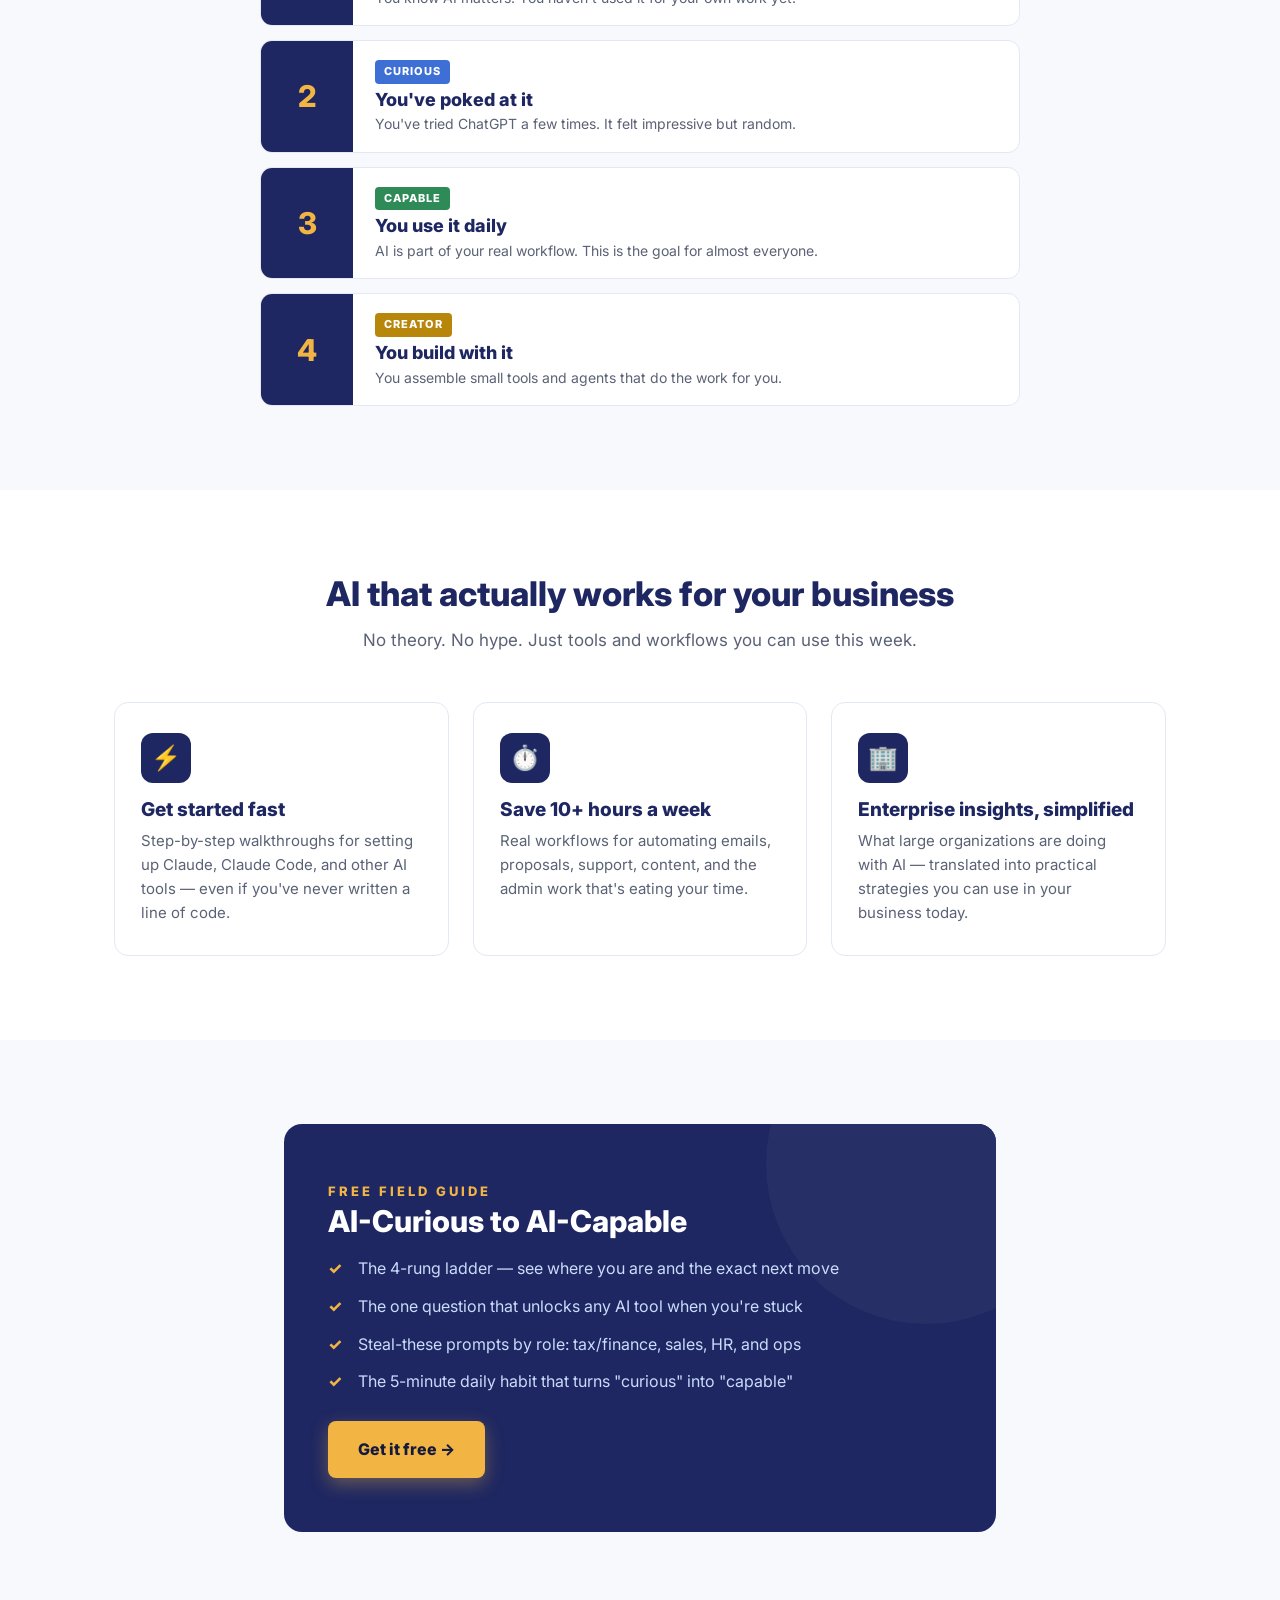
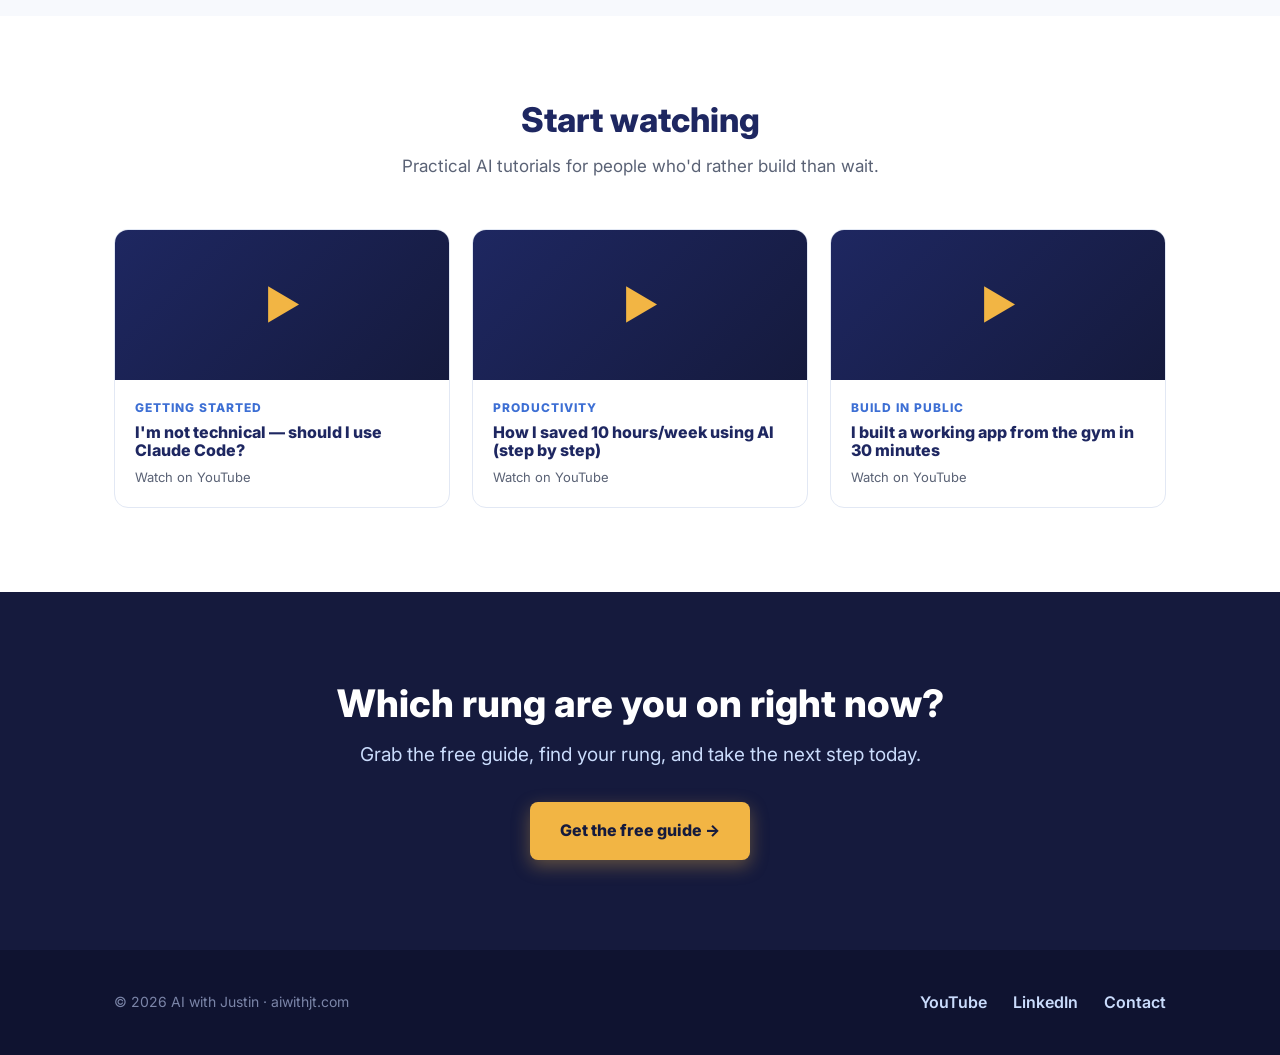
==== commit 6e217dc5: "changed wording in hero section" ====
--- a/index.html
+++ b/index.html
@@ -15,125 +15,7 @@
   <link rel="preconnect" href="https://fonts.googleapis.com">
   <link rel="preconnect" href="https://fonts.gstatic.com" crossorigin>
   <link href="https://fonts.googleapis.com/css2?family=Inter:wght@400;500;600;700;800;900&display=swap" rel="stylesheet">
-  <style>
-    *,*::before,*::after{margin:0;padding:0;box-sizing:border-box}
-    :root{
-      --navy:#1E2761; --deep:#151A3D; --ice:#CADCFC; --blue:#3D6FD4;
-      --gold:#F2B544; --ink:#232A3D; --muted:#5A6275; --line:#E2E8F4; --bg:#F7F9FD; --white:#fff;
-      --radius:12px;
-    }
-    html{scroll-behavior:smooth}
-    body{font-family:'Inter',-apple-system,BlinkMacSystemFont,sans-serif;color:var(--ink);background:var(--white);line-height:1.6;-webkit-font-smoothing:antialiased}
-    h1,h2,h3{line-height:1.15;font-weight:800;color:var(--navy)}
-    a{color:inherit}
-    .container{max-width:1100px;margin:0 auto;padding:0 24px}
-    .narrow{max-width:760px;margin:0 auto;padding:0 24px}
-    .eyebrow{color:var(--gold);font-weight:800;letter-spacing:3px;font-size:13px;text-transform:uppercase}
-    .btn{display:inline-flex;align-items:center;gap:8px;padding:16px 30px;border-radius:8px;font-size:16px;font-weight:800;text-decoration:none;cursor:pointer;border:none;transition:transform .15s ease,box-shadow .15s ease}
-    .btn-primary{background:var(--gold);color:var(--deep);box-shadow:0 6px 18px rgba(242,181,68,.35)}
-    .btn-primary:hover{transform:translateY(-2px);box-shadow:0 10px 24px rgba(242,181,68,.45)}
-    .btn-ghost{background:transparent;color:#fff;border:1.5px solid rgba(202,220,252,.5)}
-    .btn-ghost:hover{border-color:var(--gold);color:var(--gold)}
-
-    /* NAV */
-    nav{position:sticky;top:0;z-index:50;background:rgba(21,26,61,.96);backdrop-filter:blur(8px)}
-    nav .container{display:flex;align-items:center;justify-content:space-between;height:66px}
-    .logo{color:#fff;font-weight:800;font-size:19px;text-decoration:none;letter-spacing:.3px}
-    .logo b{color:var(--gold)}
-    .navlinks{display:flex;align-items:center;gap:28px}
-    .navlinks a{color:var(--ice);text-decoration:none;font-size:15px;font-weight:600}
-    .navlinks a:hover{color:#fff}
-    .navlinks a.nav-cta{background:var(--gold);color:var(--deep);padding:9px 18px;border-radius:7px}
-    @media(max-width:720px){.navlinks a:not(.nav-cta){display:none}}
-
-    /* HERO */
-    .hero{background:var(--deep);color:#fff;position:relative;overflow:hidden;padding:88px 0 96px}
-    .hero .blob{position:absolute;border-radius:50%;background:var(--navy);opacity:.85}
-    .b1{width:520px;height:520px;top:-200px;right:-150px}
-    .b2{width:340px;height:340px;bottom:-160px;left:-120px;background:#232A57}
-    .hero .grid{position:relative;z-index:2;display:grid;grid-template-columns:1.15fr .85fr;gap:48px;align-items:center}
-    .hero h1{color:#fff;font-size:50px;margin:16px 0 18px}
-    .hero p.sub{font-size:20px;color:var(--ice);margin-bottom:28px}
-    .hero .badges{margin-top:22px;display:flex;gap:20px;flex-wrap:wrap;color:#9aa6c4;font-size:14px;font-weight:600}
-    .hero .badges span::before{content:"✓ ";color:var(--gold);font-weight:800}
-    /* hero form card */
-    .formcard{background:#fff;border-radius:16px;padding:30px 28px;box-shadow:0 20px 50px rgba(0,0,0,.3)}
-    .formcard h3{font-size:21px;margin-bottom:6px}
-    .formcard p{font-size:14px;color:var(--muted);margin-bottom:18px}
-    .signup{display:flex;flex-direction:column;gap:12px}
-    .signup input{padding:15px 16px;border-radius:8px;border:1.5px solid var(--line);font-size:15px;font-family:inherit}
-    .signup input:focus{outline:none;border-color:var(--blue)}
-    .signup .btn{justify-content:center}
-    .consent{font-size:12px;color:var(--muted);margin-top:12px;text-align:center}
-    @media(max-width:840px){.hero .grid{grid-template-columns:1fr;gap:36px}.hero h1{font-size:38px}}
-
-    /* PROOF BAR */
-    .proof{background:var(--navy);color:var(--ice);padding:18px 0}
-    .proof .container{display:flex;flex-wrap:wrap;gap:14px 40px;justify-content:center;font-size:14px;font-weight:600}
-    .proof b{color:#fff}
-
-    section{padding:84px 0}
-    .alt{background:var(--bg)}
-    h2.center{text-align:center;font-size:34px;margin-bottom:14px}
-    .sec-sub{text-align:center;color:var(--muted);font-size:17px;max-width:600px;margin:0 auto 48px}
-
-    /* ABOUT */
-    .about{display:grid;grid-template-columns:300px 1fr;gap:46px;align-items:center}
-    .about img{width:100%;border-radius:16px;box-shadow:0 14px 34px rgba(30,39,97,.18)}
-    .about h2{font-size:32px;margin-bottom:8px}
-    .about .eyebrow{margin-bottom:10px;display:block}
-    .about p{font-size:17px;color:#384055;margin-bottom:14px}
-    @media(max-width:780px){.about{grid-template-columns:1fr;text-align:left}.about img{max-width:260px}}
-
-    /* LADDER */
-    .ladder{max-width:760px;margin:0 auto;display:flex;flex-direction:column;gap:14px}
-    .rung{display:flex;align-items:stretch;border:1px solid var(--line);border-radius:12px;overflow:hidden;background:#fff}
-    .rung .n{flex:0 0 92px;background:var(--navy);color:var(--gold);font-size:30px;font-weight:800;display:flex;align-items:center;justify-content:center}
-    .rung .body{padding:16px 22px}
-    .rung .tag{display:inline-block;font-size:11px;font-weight:800;letter-spacing:1px;color:#fff;padding:3px 9px;border-radius:4px;margin-bottom:6px}
-    .rung h3{font-size:18px;margin-bottom:3px}
-    .rung p{font-size:14px;color:var(--muted)}
-
-    /* LEARN CARDS */
-    .grid3{display:grid;grid-template-columns:repeat(3,1fr);gap:24px}
-    .card{background:#fff;border:1px solid var(--line);border-radius:14px;padding:30px 26px;transition:transform .15s ease,box-shadow .15s ease}
-    .card:hover{transform:translateY(-4px);box-shadow:0 16px 34px rgba(30,39,97,.1)}
-    .card .ic{width:50px;height:50px;border-radius:12px;background:var(--navy);color:var(--gold);display:flex;align-items:center;justify-content:center;font-size:24px;font-weight:800;margin-bottom:16px}
-    .card h3{font-size:19px;margin-bottom:8px}
-    .card p{font-size:15px;color:var(--muted)}
-    @media(max-width:840px){.grid3{grid-template-columns:1fr}}
-
-    /* MID CTA / GUIDE */
-    .guide{background:var(--navy);color:#fff;border-radius:18px;padding:54px 44px;position:relative;overflow:hidden}
-    .guide .gblob{position:absolute;width:320px;height:320px;border-radius:50%;background:#262F66;top:-120px;right:-90px}
-    .guide>*{position:relative;z-index:2}
-    .guide h2{color:#fff;font-size:30px;margin-bottom:14px;max-width:620px}
-    .guide ul{list-style:none;margin:18px 0 26px;max-width:620px}
-    .guide li{padding-left:30px;position:relative;margin-bottom:12px;font-size:16px;color:var(--ice)}
-    .guide li::before{content:"✓";position:absolute;left:0;color:var(--gold);font-weight:800}
-
-    /* VIDEOS */
-    .vids{display:grid;grid-template-columns:repeat(3,1fr);gap:22px}
-    .vid{background:#fff;border:1px solid var(--line);border-radius:14px;overflow:hidden;text-decoration:none;transition:transform .15s ease,box-shadow .15s ease}
-    .vid:hover{transform:translateY(-4px);box-shadow:0 16px 34px rgba(30,39,97,.1)}
-    .vid .thumb{height:150px;background:linear-gradient(135deg,var(--navy),var(--deep));display:flex;align-items:center;justify-content:center;color:var(--gold);font-size:40px}
-    .vid .vbody{padding:18px 20px}
-    .vid .kicker{font-size:12px;font-weight:800;letter-spacing:1px;color:var(--blue);text-transform:uppercase}
-    .vid h3{font-size:16px;margin:6px 0 4px;color:var(--navy)}
-    .vid span{font-size:13px;color:var(--muted)}
-    @media(max-width:840px){.vids{grid-template-columns:1fr}}
-
-    /* FINAL */
-    .final{background:var(--deep);color:#fff;text-align:center;padding:90px 0}
-    .final h2{color:#fff;font-size:38px;margin-bottom:14px}
-    .final p{color:var(--ice);font-size:19px;margin-bottom:32px}
-
-    footer{background:#0F1330;color:#7b85a8;padding:40px 0}
-    footer .container{display:flex;flex-wrap:wrap;justify-content:space-between;gap:20px;align-items:center}
-    footer a{color:var(--ice);text-decoration:none;font-weight:600;margin-left:22px}
-    footer a:hover{color:var(--gold)}
-    .fcopy{font-size:14px}
-  </style>
+  <link rel="stylesheet" href="/css/styles.css">
 </head>
 <body>
 
@@ -156,7 +38,7 @@
   <div class="container">
     <div class="grid">
       <div>
-        <div class="eyebrow">Microsoft Certified AI Engineer · Marine Veteran</div>
+        <div class="eyebrow">Microsoft Certified AI Engineer · USMC Veteran</div>
         <h1>Go from AI-curious to AI-capable.</h1>
         <p class="sub">You don't need to be an expert. You need to climb. Get the free 4-rung field guide — plain English, every prompt included — and start using AI for real work this week.</p>
         <a href="#get" class="btn btn-primary">Get the free guide →</a>
@@ -207,10 +89,10 @@
     <h2 class="center">The 4 rungs from "curious" to "capable"</h2>
     <p class="sec-sub">Most people get stuck on rung 2 — not because it's hard, but because nobody showed them the next step. The free guide is that step.</p>
     <div class="ladder">
-      <div class="rung"><div class="n">1</div><div class="body"><span class="tag" style="background:#8893a8">AWARE</span><h3>You've heard of it</h3><p>You know AI matters. You haven't used it for your own work yet.</p></div></div>
-      <div class="rung"><div class="n">2</div><div class="body"><span class="tag" style="background:#3D6FD4">CURIOUS</span><h3>You've poked at it</h3><p>You've tried ChatGPT a few times. It felt impressive but random.</p></div></div>
-      <div class="rung"><div class="n">3</div><div class="body"><span class="tag" style="background:#2E8B57">CAPABLE</span><h3>You use it daily</h3><p>AI is part of your real workflow. This is the goal for almost everyone.</p></div></div>
-      <div class="rung"><div class="n">4</div><div class="body"><span class="tag" style="background:#B8860B">CREATOR</span><h3>You build with it</h3><p>You assemble small tools and agents that do the work for you.</p></div></div>
+      <div class="rung"><div class="n">1</div><div class="body"><span class="tag tag-aware">AWARE</span><h3>You've heard of it</h3><p>You know AI matters. You haven't used it for your own work yet.</p></div></div>
+      <div class="rung"><div class="n">2</div><div class="body"><span class="tag tag-curious">CURIOUS</span><h3>You've poked at it</h3><p>You've tried ChatGPT a few times. It felt impressive but random.</p></div></div>
+      <div class="rung"><div class="n">3</div><div class="body"><span class="tag tag-capable">CAPABLE</span><h3>You use it daily</h3><p>AI is part of your real workflow. This is the goal for almost everyone.</p></div></div>
+      <div class="rung"><div class="n">4</div><div class="body"><span class="tag tag-creator">CREATOR</span><h3>You build with it</h3><p>You assemble small tools and agents that do the work for you.</p></div></div>
     </div>
   </div>
 </section>
--- a/css/styles.css
+++ b/css/styles.css
@@ -0,0 +1,121 @@
+*,*::before,*::after{margin:0;padding:0;box-sizing:border-box}
+:root{
+  --navy:#1E2761; --deep:#151A3D; --ice:#CADCFC; --blue:#3D6FD4;
+  --gold:#F2B544; --ink:#232A3D; --muted:#5A6275; --line:#E2E8F4; --bg:#F7F9FD; --white:#fff;
+  --radius:12px;
+}
+html{scroll-behavior:smooth}
+body{font-family:'Inter',-apple-system,BlinkMacSystemFont,sans-serif;color:var(--ink);background:var(--white);line-height:1.6;-webkit-font-smoothing:antialiased}
+h1,h2,h3{line-height:1.15;font-weight:800;color:var(--navy)}
+a{color:inherit}
+.container{max-width:1100px;margin:0 auto;padding:0 24px}
+.narrow{max-width:760px;margin:0 auto;padding:0 24px}
+.eyebrow{color:var(--gold);font-weight:800;letter-spacing:3px;font-size:13px;text-transform:uppercase}
+.btn{display:inline-flex;align-items:center;gap:8px;padding:16px 30px;border-radius:8px;font-size:16px;font-weight:800;text-decoration:none;cursor:pointer;border:none;transition:transform .15s ease,box-shadow .15s ease}
+.btn-primary{background:var(--gold);color:var(--deep);box-shadow:0 6px 18px rgba(242,181,68,.35)}
+.btn-primary:hover{transform:translateY(-2px);box-shadow:0 10px 24px rgba(242,181,68,.45)}
+.btn-ghost{background:transparent;color:#fff;border:1.5px solid rgba(202,220,252,.5)}
+.btn-ghost:hover{border-color:var(--gold);color:var(--gold)}
+
+/* NAV */
+nav{position:sticky;top:0;z-index:50;background:rgba(21,26,61,.96);backdrop-filter:blur(8px)}
+nav .container{display:flex;align-items:center;justify-content:space-between;height:66px}
+.logo{color:#fff;font-weight:800;font-size:19px;text-decoration:none;letter-spacing:.3px}
+.logo b{color:var(--gold)}
+.navlinks{display:flex;align-items:center;gap:28px}
+.navlinks a{color:var(--ice);text-decoration:none;font-size:15px;font-weight:600}
+.navlinks a:hover{color:#fff}
+.navlinks a.nav-cta{background:var(--gold);color:var(--deep);padding:9px 18px;border-radius:7px}
+@media(max-width:720px){.navlinks a:not(.nav-cta){display:none}}
+
+/* HERO */
+.hero{background:var(--deep);color:#fff;position:relative;overflow:hidden;padding:88px 0 96px}
+.hero .blob{position:absolute;border-radius:50%;background:var(--navy);opacity:.85}
+.b1{width:520px;height:520px;top:-200px;right:-150px}
+.b2{width:340px;height:340px;bottom:-160px;left:-120px;background:#232A57}
+.hero .grid{position:relative;z-index:2;display:grid;grid-template-columns:1.15fr .85fr;gap:48px;align-items:center}
+.hero h1{color:#fff;font-size:50px;margin:16px 0 18px}
+.hero p.sub{font-size:20px;color:var(--ice);margin-bottom:28px}
+.hero .badges{margin-top:22px;display:flex;gap:20px;flex-wrap:wrap;color:#9aa6c4;font-size:14px;font-weight:600}
+.hero .badges span::before{content:"✓ ";color:var(--gold);font-weight:800}
+/* hero form card */
+.formcard{background:#fff;border-radius:16px;padding:30px 28px;box-shadow:0 20px 50px rgba(0,0,0,.3)}
+.formcard h3{font-size:21px;margin-bottom:6px}
+.formcard p{font-size:14px;color:var(--muted);margin-bottom:18px}
+.signup{display:flex;flex-direction:column;gap:12px}
+.signup input{padding:15px 16px;border-radius:8px;border:1.5px solid var(--line);font-size:15px;font-family:inherit}
+.signup input:focus{outline:none;border-color:var(--blue)}
+.signup .btn{justify-content:center}
+.consent{font-size:12px;color:var(--muted);margin-top:12px;text-align:center}
+@media(max-width:840px){.hero .grid{grid-template-columns:1fr;gap:36px}.hero h1{font-size:38px}}
+
+/* PROOF BAR */
+.proof{background:var(--navy);color:var(--ice);padding:18px 0}
+.proof .container{display:flex;flex-wrap:wrap;gap:14px 40px;justify-content:center;font-size:14px;font-weight:600}
+.proof b{color:#fff}
+
+section{padding:84px 0}
+.alt{background:var(--bg)}
+h2.center{text-align:center;font-size:34px;margin-bottom:14px}
+.sec-sub{text-align:center;color:var(--muted);font-size:17px;max-width:600px;margin:0 auto 48px}
+
+/* ABOUT */
+.about{display:grid;grid-template-columns:300px 1fr;gap:46px;align-items:center}
+.about img{width:100%;border-radius:16px;box-shadow:0 14px 34px rgba(30,39,97,.18)}
+.about h2{font-size:32px;margin-bottom:8px}
+.about .eyebrow{margin-bottom:10px;display:block}
+.about p{font-size:17px;color:#384055;margin-bottom:14px}
+@media(max-width:780px){.about{grid-template-columns:1fr;text-align:left}.about img{max-width:260px}}
+
+/* LADDER */
+.ladder{max-width:760px;margin:0 auto;display:flex;flex-direction:column;gap:14px}
+.rung{display:flex;align-items:stretch;border:1px solid var(--line);border-radius:12px;overflow:hidden;background:#fff}
+.rung .n{flex:0 0 92px;background:var(--navy);color:var(--gold);font-size:30px;font-weight:800;display:flex;align-items:center;justify-content:center}
+.rung .body{padding:16px 22px}
+.rung .tag{display:inline-block;font-size:11px;font-weight:800;letter-spacing:1px;color:#fff;padding:3px 9px;border-radius:4px;margin-bottom:6px}
+.tag-aware{background:#8893a8}
+.tag-curious{background:#3D6FD4}
+.tag-capable{background:#2E8B57}
+.tag-creator{background:#B8860B}
+.rung h3{font-size:18px;margin-bottom:3px}
+.rung p{font-size:14px;color:var(--muted)}
+
+/* LEARN CARDS */
+.grid3{display:grid;grid-template-columns:repeat(3,1fr);gap:24px}
+.card{background:#fff;border:1px solid var(--line);border-radius:14px;padding:30px 26px;transition:transform .15s ease,box-shadow .15s ease}
+.card:hover{transform:translateY(-4px);box-shadow:0 16px 34px rgba(30,39,97,.1)}
+.card .ic{width:50px;height:50px;border-radius:12px;background:var(--navy);color:var(--gold);display:flex;align-items:center;justify-content:center;font-size:24px;font-weight:800;margin-bottom:16px}
+.card h3{font-size:19px;margin-bottom:8px}
+.card p{font-size:15px;color:var(--muted)}
+@media(max-width:840px){.grid3{grid-template-columns:1fr}}
+
+/* MID CTA / GUIDE */
+.guide{background:var(--navy);color:#fff;border-radius:18px;padding:54px 44px;position:relative;overflow:hidden}
+.guide .gblob{position:absolute;width:320px;height:320px;border-radius:50%;background:#262F66;top:-120px;right:-90px}
+.guide>*{position:relative;z-index:2}
+.guide h2{color:#fff;font-size:30px;margin-bottom:14px;max-width:620px}
+.guide ul{list-style:none;margin:18px 0 26px;max-width:620px}
+.guide li{padding-left:30px;position:relative;margin-bottom:12px;font-size:16px;color:var(--ice)}
+.guide li::before{content:"✓";position:absolute;left:0;color:var(--gold);font-weight:800}
+
+/* VIDEOS */
+.vids{display:grid;grid-template-columns:repeat(3,1fr);gap:22px}
+.vid{background:#fff;border:1px solid var(--line);border-radius:14px;overflow:hidden;text-decoration:none;transition:transform .15s ease,box-shadow .15s ease}
+.vid:hover{transform:translateY(-4px);box-shadow:0 16px 34px rgba(30,39,97,.1)}
+.vid .thumb{height:150px;background:linear-gradient(135deg,var(--navy),var(--deep));display:flex;align-items:center;justify-content:center;color:var(--gold);font-size:40px}
+.vid .vbody{padding:18px 20px}
+.vid .kicker{font-size:12px;font-weight:800;letter-spacing:1px;color:var(--blue);text-transform:uppercase}
+.vid h3{font-size:16px;margin:6px 0 4px;color:var(--navy)}
+.vid span{font-size:13px;color:var(--muted)}
+@media(max-width:840px){.vids{grid-template-columns:1fr}}
+
+/* FINAL */
+.final{background:var(--deep);color:#fff;text-align:center;padding:90px 0}
+.final h2{color:#fff;font-size:38px;margin-bottom:14px}
+.final p{color:var(--ice);font-size:19px;margin-bottom:32px}
+
+footer{background:#0F1330;color:#7b85a8;padding:40px 0}
+footer .container{display:flex;flex-wrap:wrap;justify-content:space-between;gap:20px;align-items:center}
+footer a{color:var(--ice);text-decoration:none;font-weight:600;margin-left:22px}
+footer a:hover{color:var(--gold)}
+.fcopy{font-size:14px}
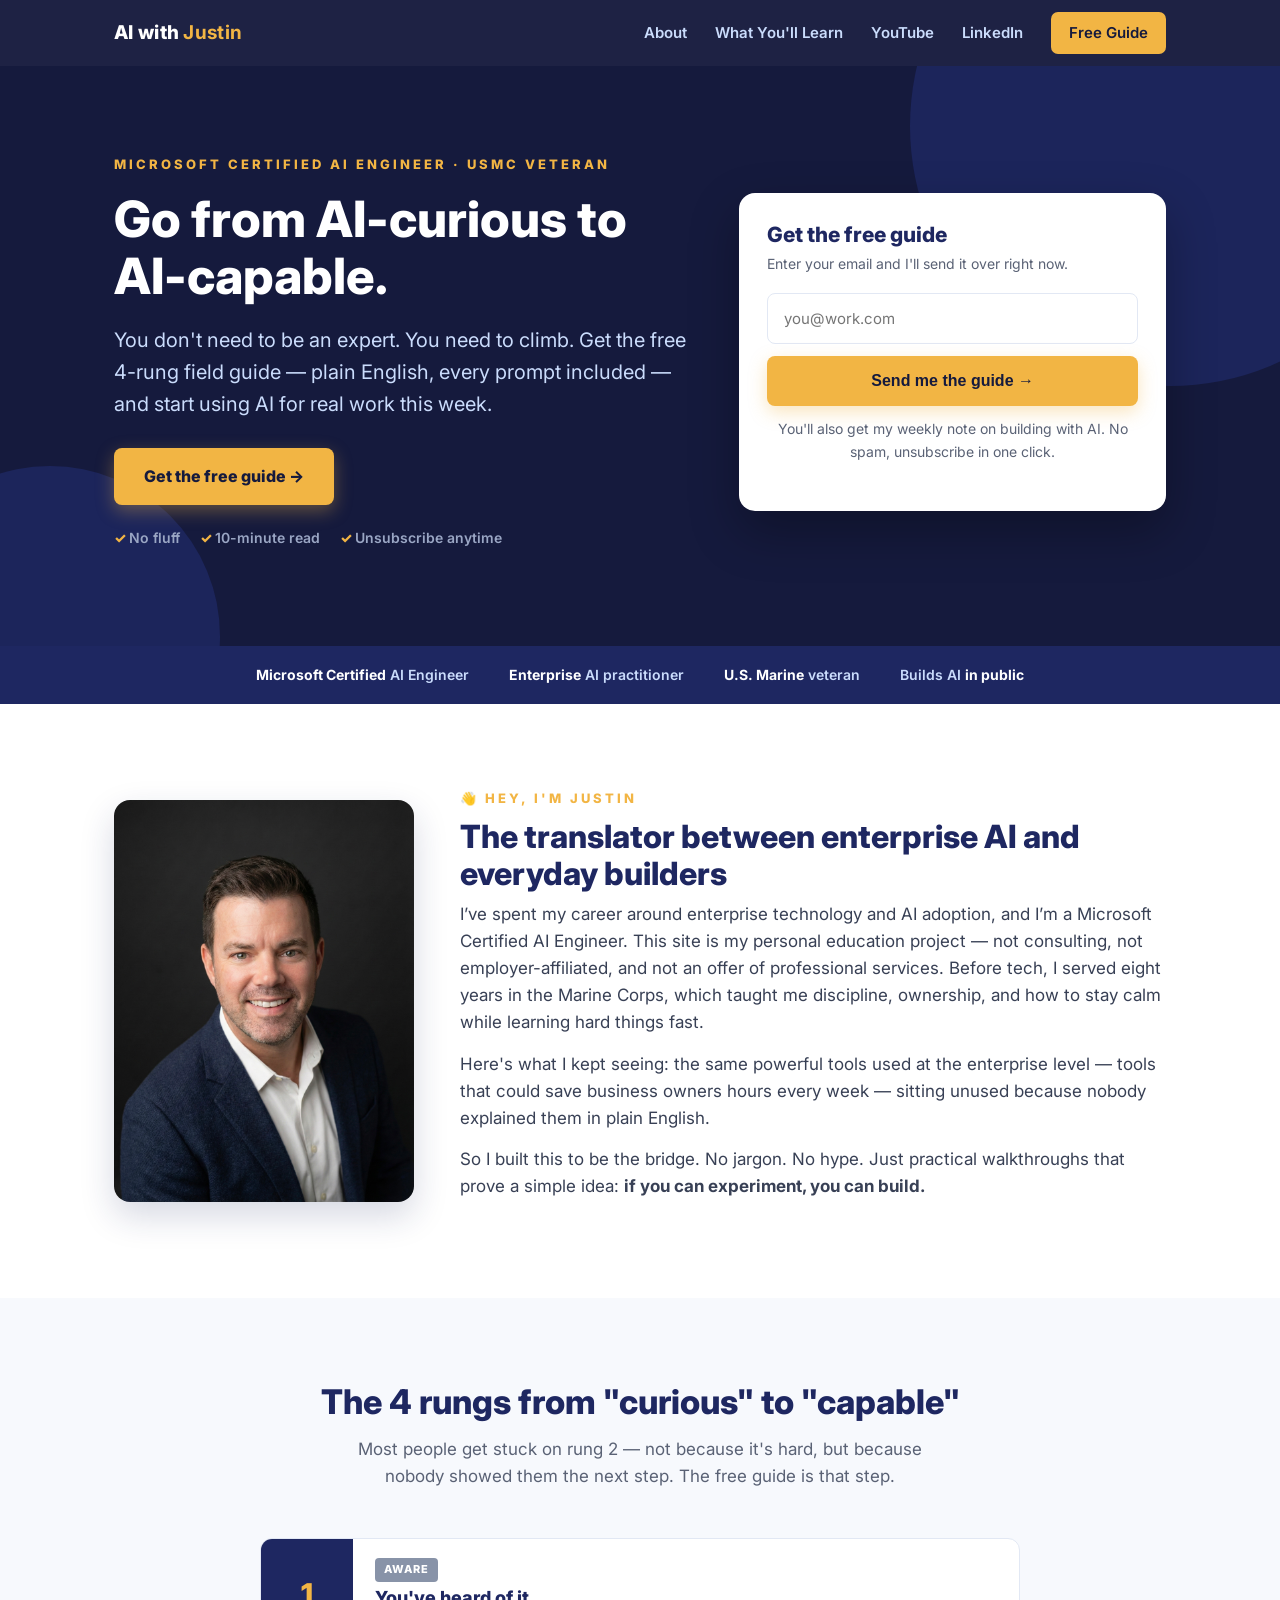
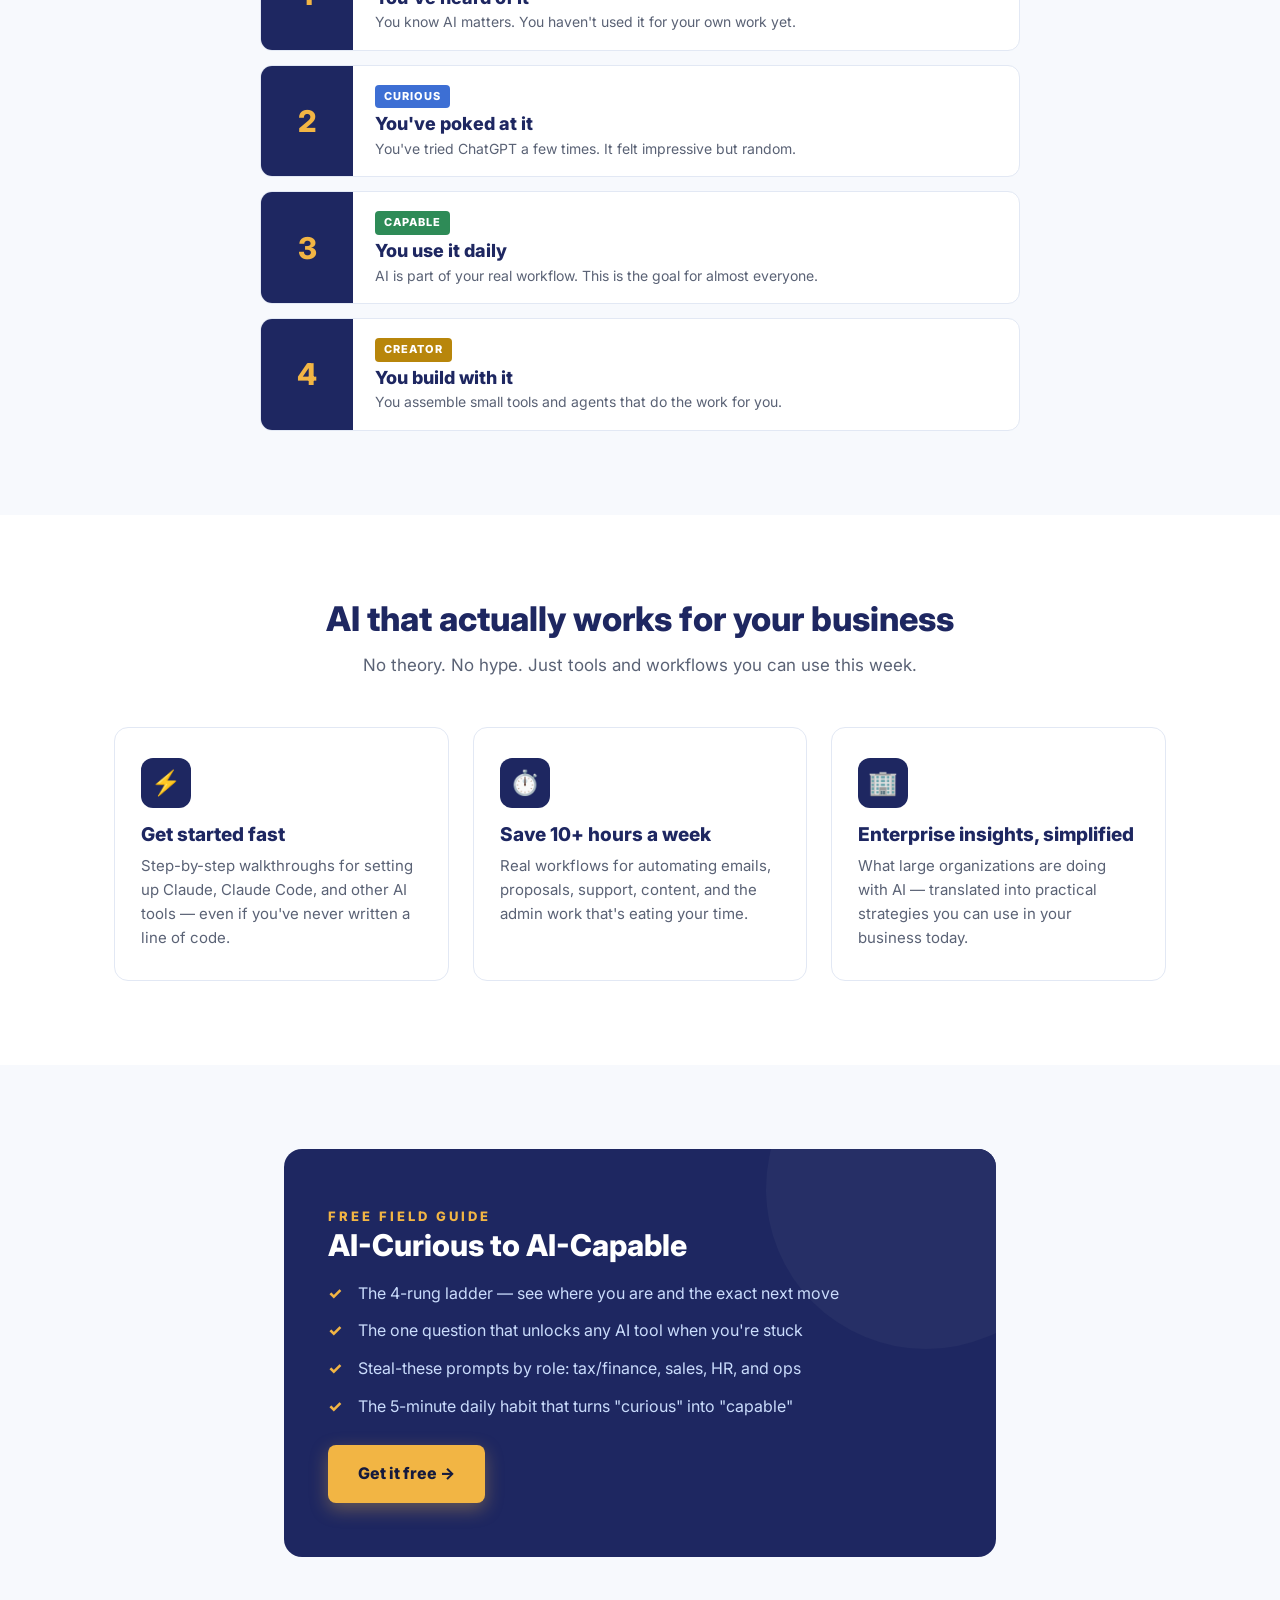
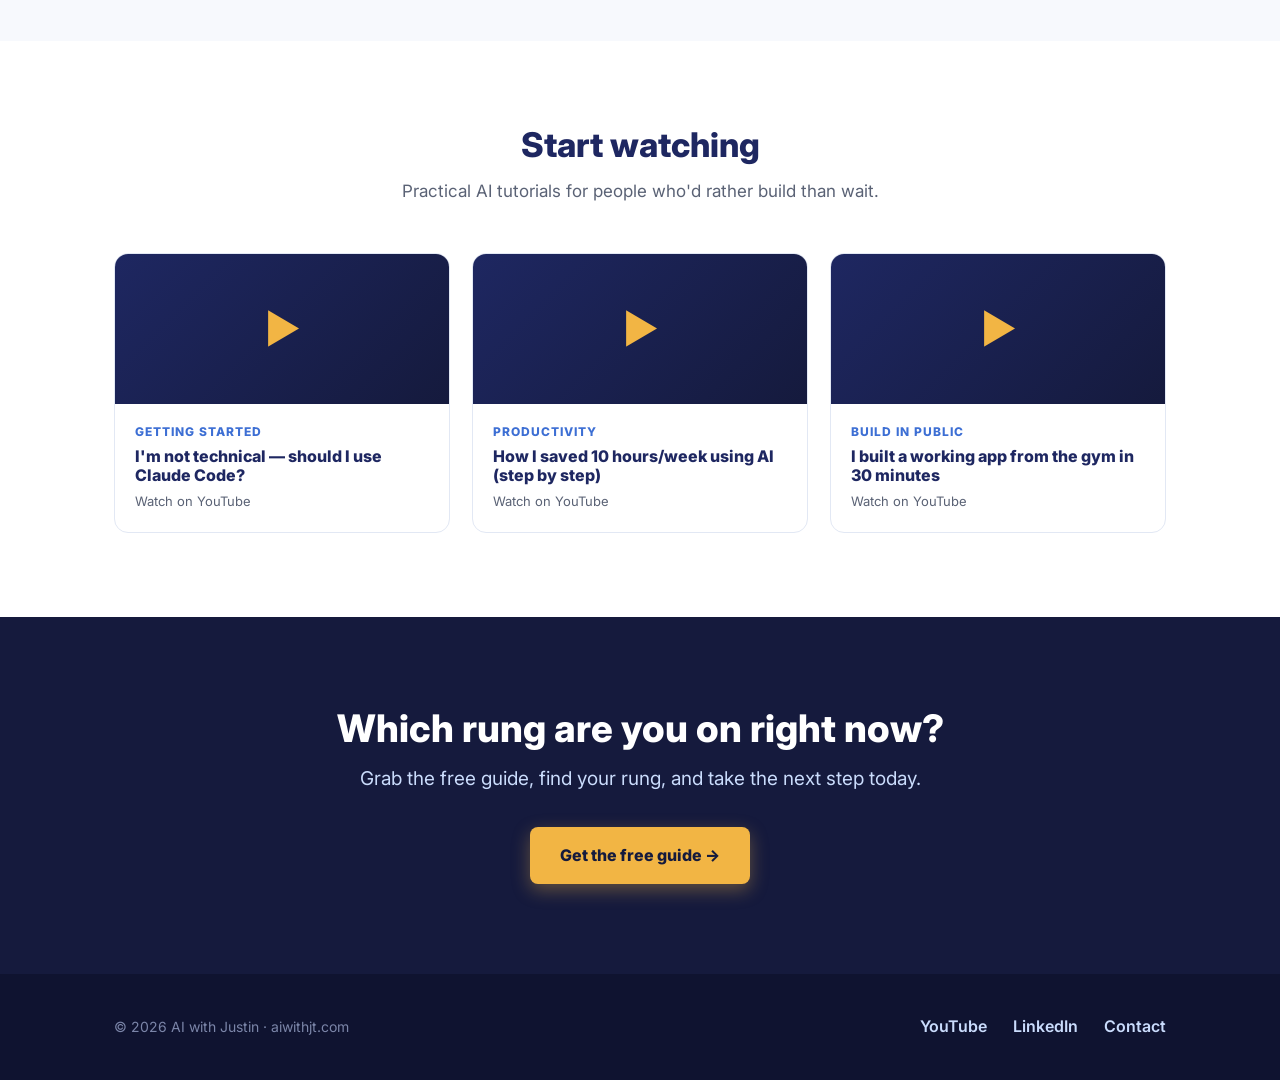
==== commit 651d95a5: "Refine AI education positioning" ====
--- a/index.html
+++ b/index.html
@@ -61,7 +61,7 @@
 <div class="proof">
   <div class="container">
     <span><b>Microsoft Certified</b> AI Engineer</span>
-    <span><b>Enterprise</b> technology consultant</span>
+    <span><b>Enterprise</b> AI practitioner</span>
     <span><b>U.S. Marine</b> veteran</span>
     <span>Builds AI <b>in public</b></span>
   </div>
@@ -74,8 +74,8 @@
       <img src="/images/justin.jpg" alt="Justin Thompson, AI engineer and Marine veteran">
       <div>
         <span class="eyebrow">👋 Hey, I'm Justin</span>
-        <h2>The translator between enterprise AI and your business</h2>
-        <p>I work in enterprise technology consulting on cutting-edge AI solutions for some of the world's largest organizations, and I'm a Microsoft Certified AI Engineer. Before that, I served eight years in the Marine Corps — which taught me discipline, ownership, and how to stay calm while learning hard things fast.</p>
+        <h2>The translator between enterprise AI and everyday builders</h2>
+        <p>I’ve spent my career around enterprise technology and AI adoption, and I’m a Microsoft Certified AI Engineer. This site is my personal education project — not consulting, not employer-affiliated, and not an offer of professional services. Before tech, I served eight years in the Marine Corps, which taught me discipline, ownership, and how to stay calm while learning hard things fast.</p>
         <p>Here's what I kept seeing: the same powerful tools used at the enterprise level — tools that could save business owners hours every week — sitting unused because nobody explained them in plain English.</p>
         <p>So I built this to be the bridge. No jargon. No hype. Just practical walkthroughs that prove a simple idea: <strong>if you can experiment, you can build.</strong></p>
       </div>
@@ -156,7 +156,7 @@
     <div>
       <a href="https://youtube.com/@AIwithJustint" target="_blank" rel="noopener">YouTube</a>
       <a href="https://linkedin.com/in/aiwithjustin" target="_blank" rel="noopener">LinkedIn</a>
-      <a href="mailto:hello@aiwithjt.com">Contact</a>
+      <a href="mailto:justin@aiwithjt.com">Contact</a>
     </div>
   </div>
 </footer>
